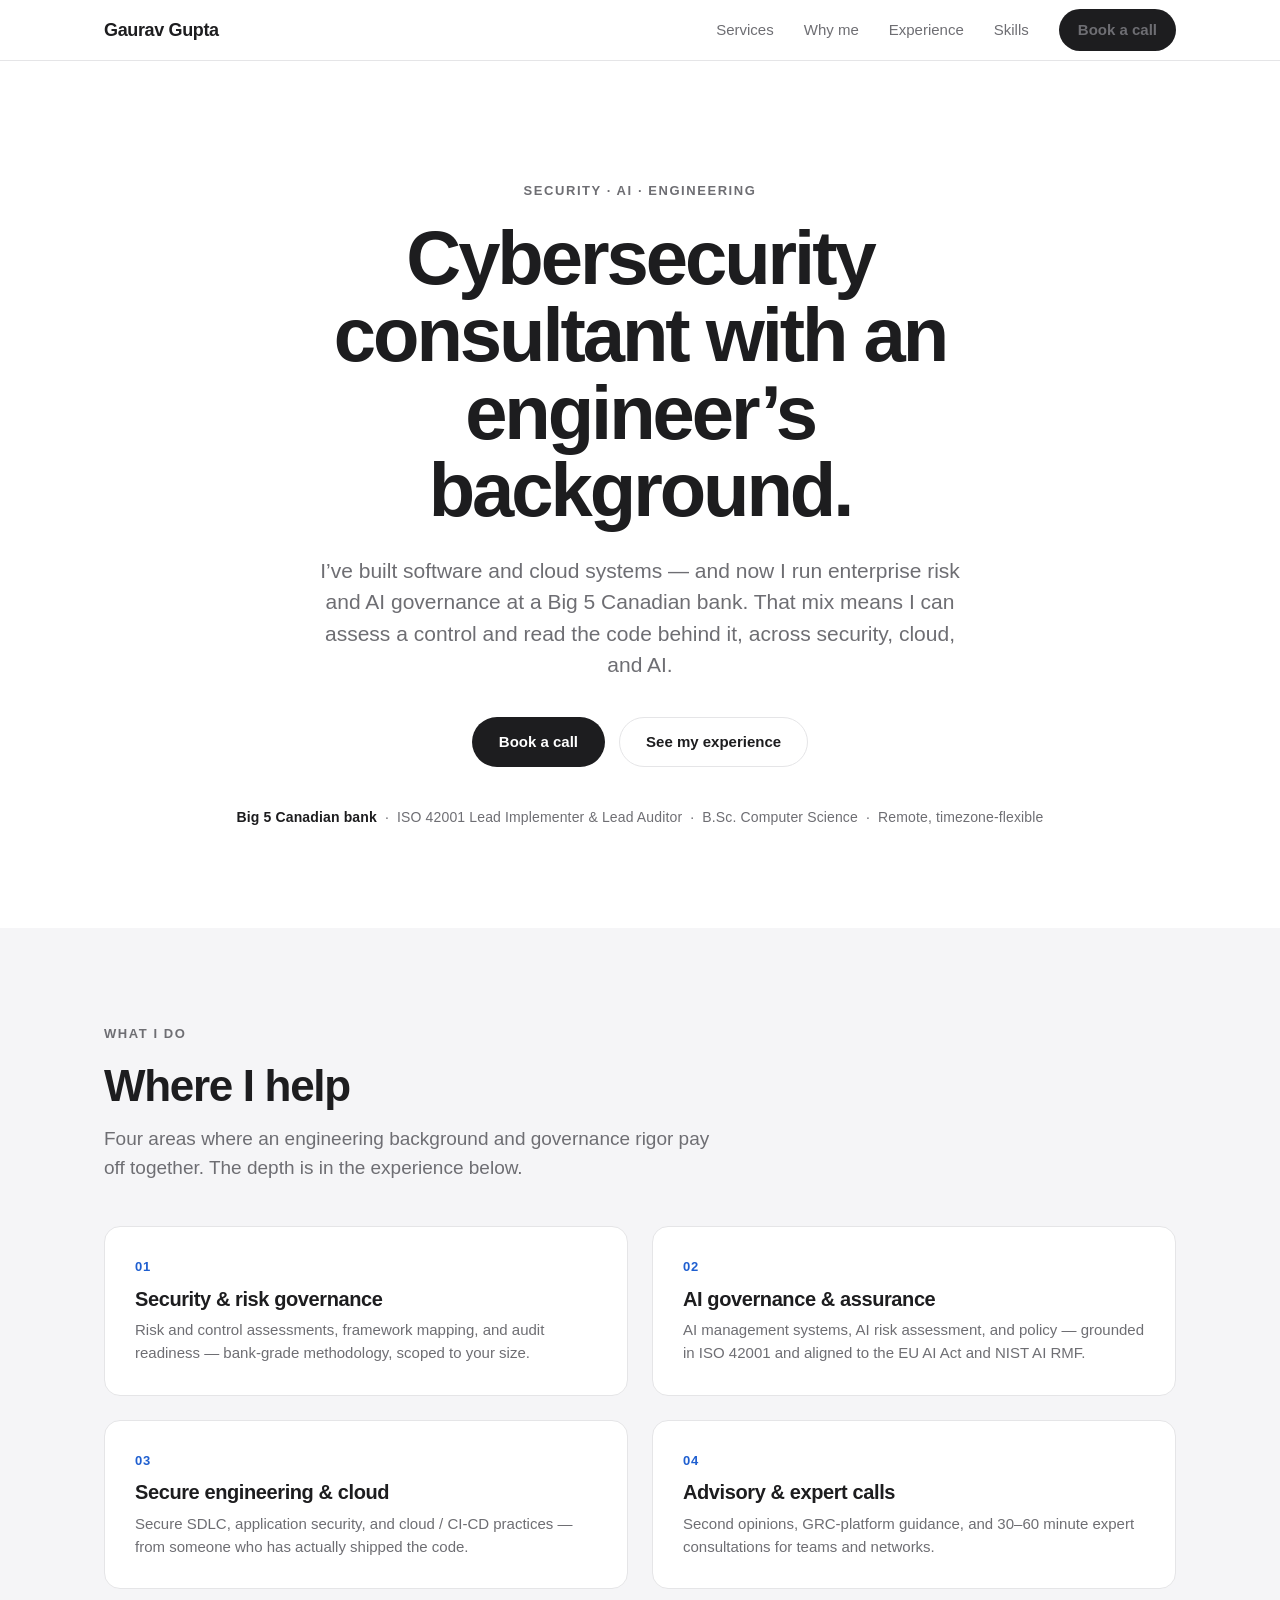
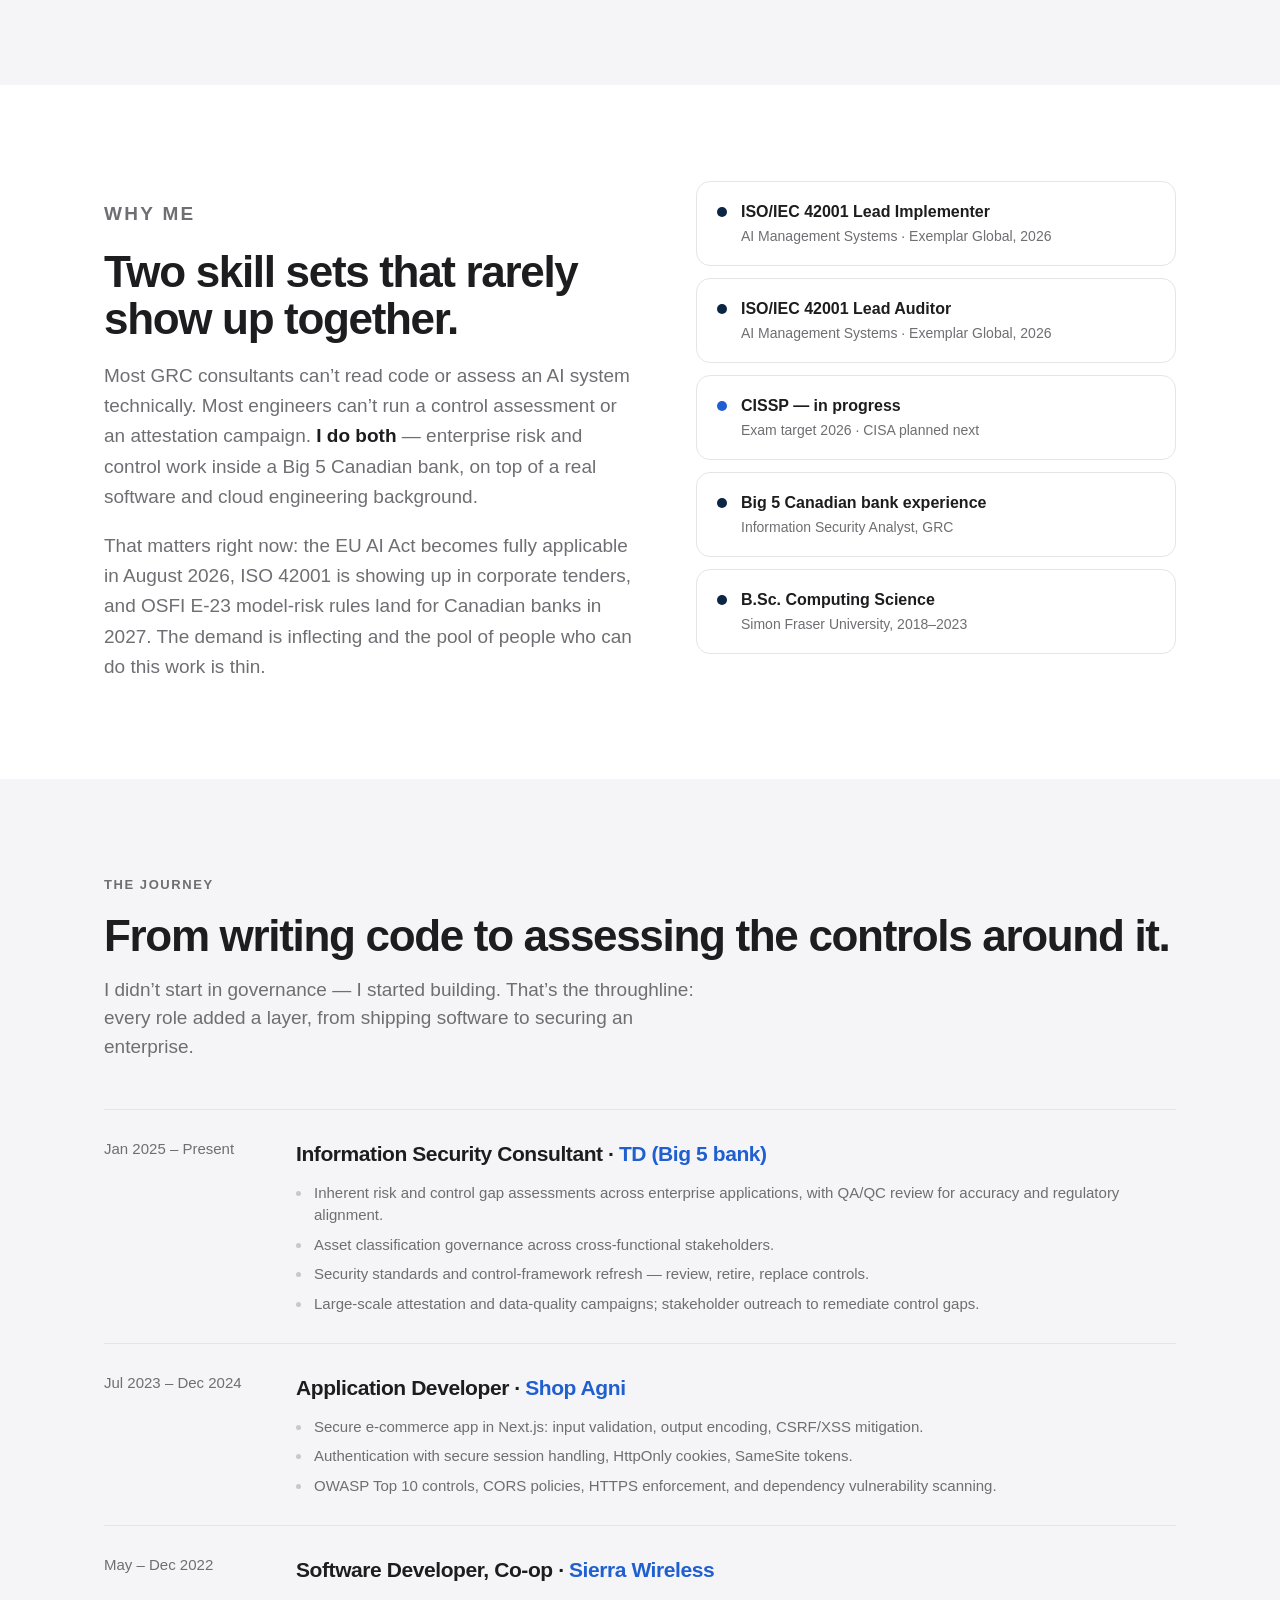
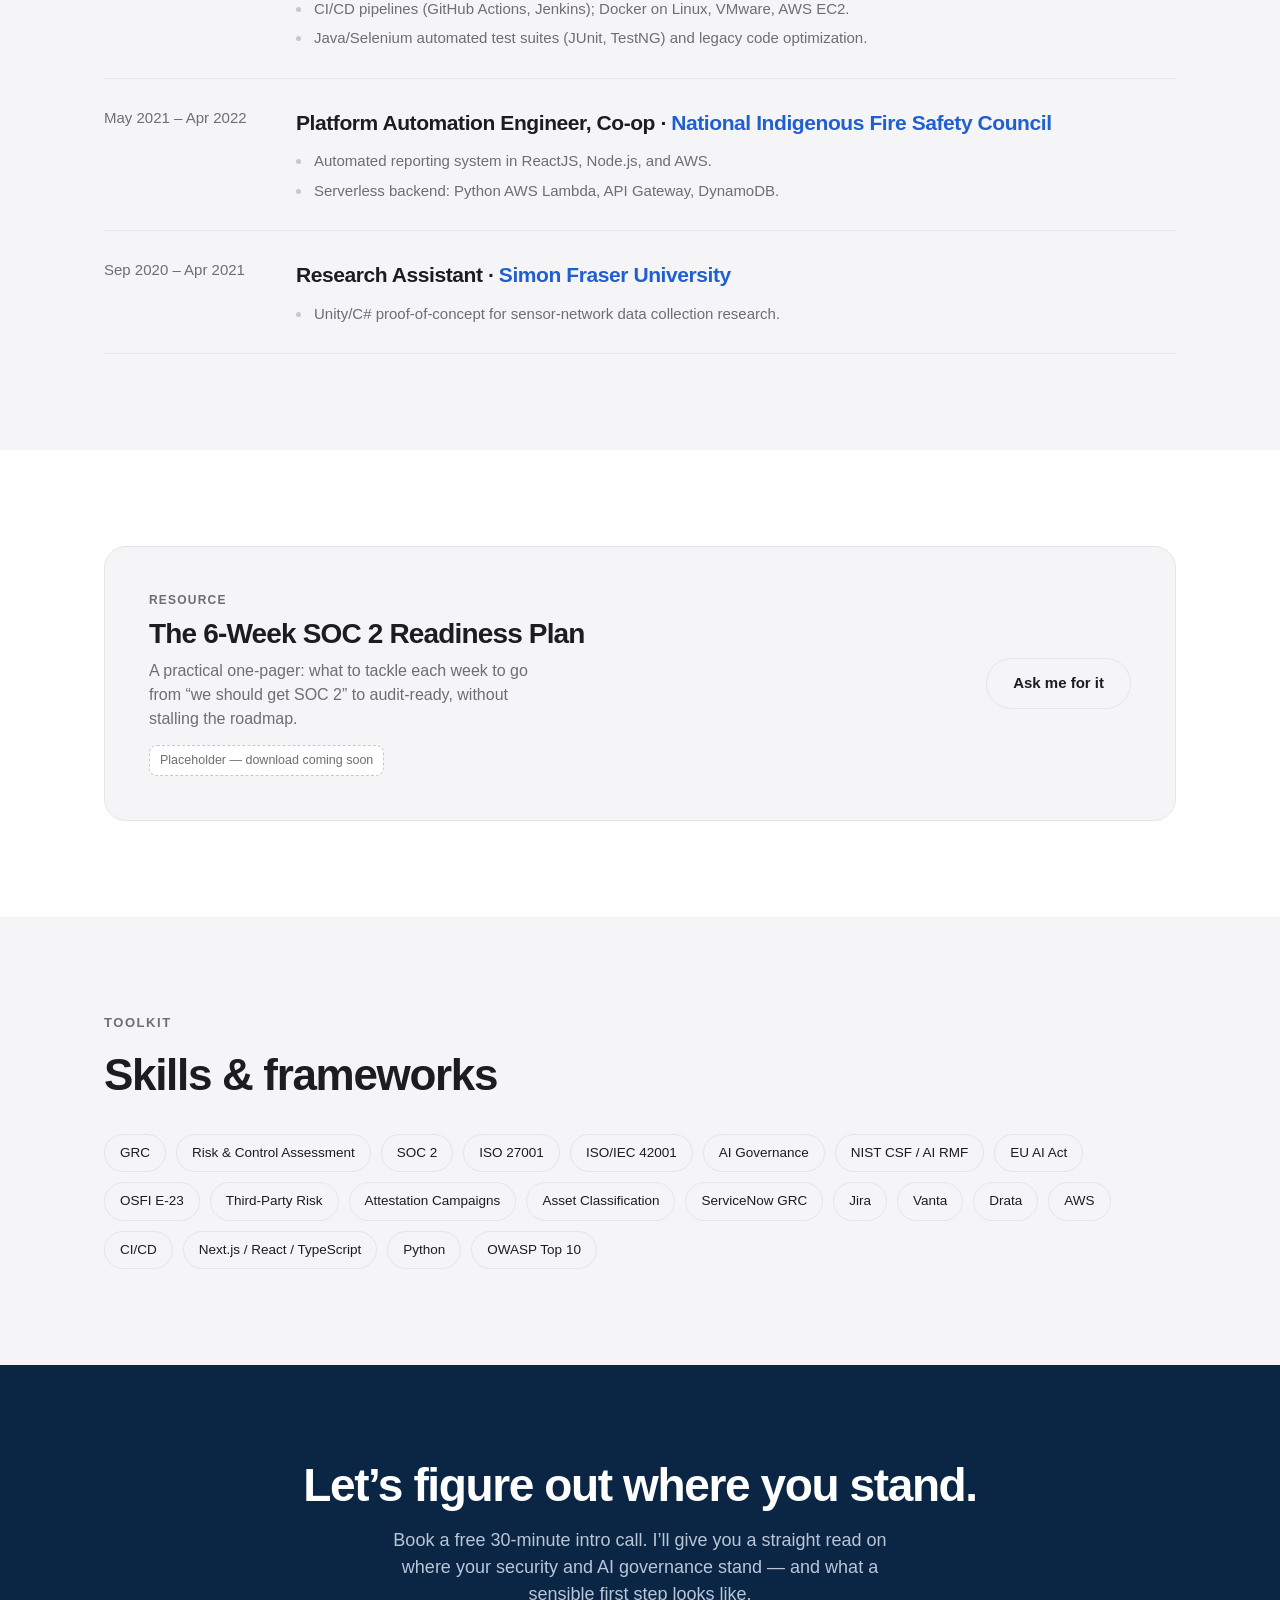
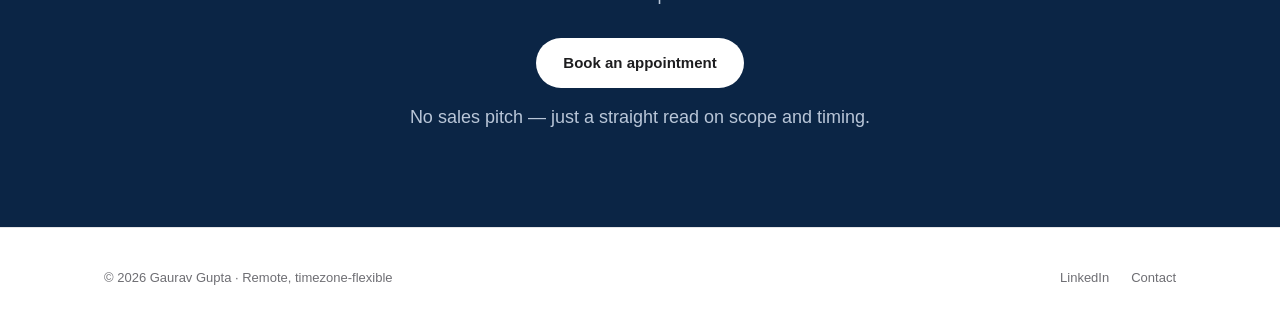
==== index.html @ 269cb1d6 "Consulting portfolio site: initial version Static site (HTML/CSS/JS, no build step) for Netlify. - H" ====
<!doctype html>
<html lang="en">
<head>
  <meta charset="utf-8" />
  <meta name="viewport" content="width=device-width, initial-scale=1" />
  <title>Gaurav Gupta — GRC & AI Governance Consultant</title>
  <meta name="description" content="GRC & AI governance consultant. SOC 2 and ISO 27001 readiness, ISO 42001 AI management systems, and bank-grade risk & control assessments for startups and small teams." />
  <link rel="canonical" href="https://REPLACE-WITH-YOUR-DOMAIN/" />

  <!-- Open Graph / social preview -->
  <meta property="og:type" content="website" />
  <meta property="og:title" content="Gaurav Gupta — GRC & AI Governance Consultant" />
  <meta property="og:description" content="SOC 2 & ISO 27001 readiness, ISO 42001 AI governance, and bank-grade risk & control assessments." />
  <meta property="og:url" content="https://REPLACE-WITH-YOUR-DOMAIN/" />
  <meta name="twitter:card" content="summary" />

  <link rel="icon" href="assets/favicon.svg" type="image/svg+xml" />
  <link rel="stylesheet" href="assets/css/styles.css" />
</head>
<body>

  <!-- ===================== NAV ===================== -->
  <header class="nav">
    <div class="container nav__inner">
      <a class="nav__brand" href="/">Gaurav Gupta</a>
      <button class="nav__toggle" aria-label="Menu" aria-expanded="false"><span></span><span></span><span></span></button>
      <nav class="nav__links" id="menu">
        <a href="#services">Services</a>
        <a href="#why">Why me</a>
        <a href="#experience">Experience</a>
        <a href="#skills">Skills</a>
        <a class="btn btn--primary btn--sm" href="contact.html">Book a call</a>
      </nav>
    </div>
  </header>

  <main>
    <!-- ===================== HERO ===================== -->
    <section class="hero">
      <div class="container">
        <p class="eyebrow">Security &middot; AI &middot; Engineering</p>
        <h1>Cybersecurity consultant with an engineer&rsquo;s background.</h1>
        <p class="hero__sub">
          I&rsquo;ve built software and cloud systems &mdash; and now I run enterprise risk and AI
          governance at a Big&nbsp;5 Canadian bank. That mix means I can assess a control and read
          the code behind it, across security, cloud, and AI.
        </p>
        <div class="hero__cta">
          <a class="btn btn--primary" href="contact.html">Book a call</a>
          <a class="btn btn--ghost" href="#experience">See my experience</a>
        </div>
        <p class="hero__trust">
          <strong>Big&nbsp;5 Canadian bank</strong> &nbsp;&middot;&nbsp;
          ISO&nbsp;42001 Lead Implementer &amp; Lead Auditor &nbsp;&middot;&nbsp;
          B.Sc. Computer Science &nbsp;&middot;&nbsp; Remote, timezone-flexible
        </p>
      </div>
    </section>

    <!-- ===================== SERVICES ===================== -->
    <!-- EDIT: add / remove / reword a service by copying one .card block. -->
    <section class="section section--alt" id="services">
      <div class="container">
        <p class="eyebrow">What I do</p>
        <h2 class="section-title">Where I help</h2>
        <p class="section-lead">Four areas where an engineering background and governance rigor pay off together. The depth is in the experience below.</p>

        <div class="grid grid--services" style="margin-top:44px">
          <article class="card">
            <div class="card__num">01</div>
            <h3 class="card__title">Security &amp; risk governance</h3>
            <p class="card__desc">Risk and control assessments, framework mapping, and audit readiness &mdash; bank-grade methodology, scoped to your size.</p>
          </article>
          <article class="card">
            <div class="card__num">02</div>
            <h3 class="card__title">AI governance &amp; assurance</h3>
            <p class="card__desc">AI management systems, AI risk assessment, and policy &mdash; grounded in ISO 42001 and aligned to the EU AI Act and NIST AI RMF.</p>
          </article>
          <article class="card">
            <div class="card__num">03</div>
            <h3 class="card__title">Secure engineering &amp; cloud</h3>
            <p class="card__desc">Secure SDLC, application security, and cloud / CI-CD practices &mdash; from someone who has actually shipped the code.</p>
          </article>
          <article class="card">
            <div class="card__num">04</div>
            <h3 class="card__title">Advisory &amp; expert calls</h3>
            <p class="card__desc">Second opinions, GRC-platform guidance, and 30&ndash;60 minute expert consultations for teams and networks.</p>
          </article>
        </div>
      </div>
    </section>

    <!-- ===================== WHY ME ===================== -->
    <section class="section" id="why">
      <div class="container why">
        <div class="why__text">
          <p class="eyebrow">Why me</p>
          <h2 class="section-title">Two skill sets that rarely show up together.</h2>
          <p>
            Most GRC consultants can&rsquo;t read code or assess an AI system technically.
            Most engineers can&rsquo;t run a control assessment or an attestation campaign.
            <strong>I do both</strong> &mdash; enterprise risk and control work inside a Big&nbsp;5
            Canadian bank, on top of a real software and cloud engineering background.
          </p>
          <p>
            That matters right now: the EU AI Act becomes fully applicable in August&nbsp;2026,
            ISO&nbsp;42001 is showing up in corporate tenders, and OSFI&nbsp;E-23 model-risk rules
            land for Canadian banks in 2027. The demand is inflecting and the pool of people who
            can do this work is thin.
          </p>
        </div>

        <!-- EDIT: credentials. Add cred--pending class for in-progress items. -->
        <div class="creds">
          <div class="cred">
            <span class="cred__dot"></span>
            <div>
              <div class="cred__k">ISO/IEC 42001 Lead Implementer</div>
              <div class="cred__v">AI Management Systems &middot; Exemplar Global, 2026</div>
            </div>
          </div>
          <div class="cred">
            <span class="cred__dot"></span>
            <div>
              <div class="cred__k">ISO/IEC 42001 Lead Auditor</div>
              <div class="cred__v">AI Management Systems &middot; Exemplar Global, 2026</div>
            </div>
          </div>
          <div class="cred cred--pending">
            <span class="cred__dot"></span>
            <div>
              <div class="cred__k">CISSP &mdash; in progress</div>
              <div class="cred__v">Exam target 2026 &middot; CISA planned next</div>
            </div>
          </div>
          <div class="cred">
            <span class="cred__dot"></span>
            <div>
              <div class="cred__k">Big 5 Canadian bank experience</div>
              <div class="cred__v">Information Security Analyst, GRC</div>
            </div>
          </div>
          <div class="cred">
            <span class="cred__dot"></span>
            <div>
              <div class="cred__k">B.Sc. Computing Science</div>
              <div class="cred__v">Simon Fraser University, 2018&ndash;2023</div>
            </div>
          </div>
        </div>
      </div>
    </section>

    <!-- ===================== EXPERIENCE / JOURNEY ===================== -->
    <!-- EDIT: each role is one .tl-item. Reorder or reword freely. -->
    <section class="section section--alt" id="experience">
      <div class="container">
        <p class="eyebrow">The journey</p>
        <h2 class="section-title">From writing code to assessing the controls around it.</h2>
        <p class="section-lead">I didn&rsquo;t start in governance &mdash; I started building. That&rsquo;s the throughline: every role added a layer, from shipping software to securing an enterprise.</p>

        <div class="timeline">
          <div class="tl-item">
            <div class="tl-when">Jan 2025 &ndash; Present</div>
            <div>
              <div class="tl-role">Information Security Consultant &middot; <span class="tl-org">TD (Big 5 bank)</span></div>
              <ul class="tl-points">
                <li>Inherent risk and control gap assessments across enterprise applications, with QA/QC review for accuracy and regulatory alignment.</li>
                <li>Asset classification governance across cross-functional stakeholders.</li>
                <li>Security standards and control-framework refresh &mdash; review, retire, replace controls.</li>
                <li>Large-scale attestation and data-quality campaigns; stakeholder outreach to remediate control gaps.</li>
              </ul>
            </div>
          </div>

          <div class="tl-item">
            <div class="tl-when">Jul 2023 &ndash; Dec 2024</div>
            <div>
              <div class="tl-role">Application Developer &middot; <span class="tl-org">Shop Agni</span></div>
              <ul class="tl-points">
                <li>Secure e-commerce app in Next.js: input validation, output encoding, CSRF/XSS mitigation.</li>
                <li>Authentication with secure session handling, HttpOnly cookies, SameSite tokens.</li>
                <li>OWASP Top 10 controls, CORS policies, HTTPS enforcement, and dependency vulnerability scanning.</li>
              </ul>
            </div>
          </div>

          <div class="tl-item">
            <div class="tl-when">May &ndash; Dec 2022</div>
            <div>
              <div class="tl-role">Software Developer, Co-op &middot; <span class="tl-org">Sierra Wireless</span></div>
              <ul class="tl-points">
                <li>CI/CD pipelines (GitHub Actions, Jenkins); Docker on Linux, VMware, AWS EC2.</li>
                <li>Java/Selenium automated test suites (JUnit, TestNG) and legacy code optimization.</li>
              </ul>
            </div>
          </div>

          <div class="tl-item">
            <div class="tl-when">May 2021 &ndash; Apr 2022</div>
            <div>
              <div class="tl-role">Platform Automation Engineer, Co-op &middot; <span class="tl-org">National Indigenous Fire Safety Council</span></div>
              <ul class="tl-points">
                <li>Automated reporting system in ReactJS, Node.js, and AWS.</li>
                <li>Serverless backend: Python AWS Lambda, API Gateway, DynamoDB.</li>
              </ul>
            </div>
          </div>

          <div class="tl-item">
            <div class="tl-when">Sep 2020 &ndash; Apr 2021</div>
            <div>
              <div class="tl-role">Research Assistant &middot; <span class="tl-org">Simon Fraser University</span></div>
              <ul class="tl-points">
                <li>Unity/C# proof-of-concept for sensor-network data collection research.</li>
              </ul>
            </div>
          </div>
        </div>
      </div>
    </section>

    <!-- ===================== FEATURED ARTIFACT ===================== -->
    <section class="section" id="resources">
      <div class="container">
        <div class="artifact">
          <div>
            <div class="artifact__tag">Resource</div>
            <h3>The 6-Week SOC 2 Readiness Plan</h3>
            <p>A practical one-pager: what to tackle each week to go from &ldquo;we should get SOC 2&rdquo; to audit-ready, without stalling the roadmap.</p>
            <!-- PLACEHOLDER: this one-pager does not exist yet. Replace the button
                 href with the real PDF once written, or remove this section. -->
            <span class="placeholder-note">Placeholder &mdash; download coming soon</span>
          </div>
          <a class="btn btn--ghost" href="contact.html">Ask me for it</a>
        </div>
      </div>
    </section>

    <!-- ===================== SKILLS (SEO) ===================== -->
    <section class="section section--alt" id="skills">
      <div class="container">
        <p class="eyebrow">Toolkit</p>
        <h2 class="section-title">Skills &amp; frameworks</h2>
        <div class="skills">
          <span class="chip">GRC</span>
          <span class="chip">Risk &amp; Control Assessment</span>
          <span class="chip">SOC 2</span>
          <span class="chip">ISO 27001</span>
          <span class="chip">ISO/IEC 42001</span>
          <span class="chip">AI Governance</span>
          <span class="chip">NIST CSF / AI RMF</span>
          <span class="chip">EU AI Act</span>
          <span class="chip">OSFI E-23</span>
          <span class="chip">Third-Party Risk</span>
          <span class="chip">Attestation Campaigns</span>
          <span class="chip">Asset Classification</span>
          <span class="chip">ServiceNow GRC</span>
          <span class="chip">Jira</span>
          <span class="chip">Vanta</span>
          <span class="chip">Drata</span>
          <span class="chip">AWS</span>
          <span class="chip">CI/CD</span>
          <span class="chip">Next.js / React / TypeScript</span>
          <span class="chip">Python</span>
          <span class="chip">OWASP Top 10</span>
        </div>
      </div>
    </section>

    <!-- ===================== CTA BAND ===================== -->
    <section class="section cta-band">
      <div class="container">
        <h2>Let&rsquo;s figure out where you stand.</h2>
        <p>Book a free 30-minute intro call. I&rsquo;ll give you a straight read on where your security and AI governance stand &mdash; and what a sensible first step looks like.</p>
        <a class="btn btn--light" href="contact.html">Book an appointment</a>
        <p class="cta-band__fine">No sales pitch &mdash; just a straight read on scope and timing.</p>
      </div>
    </section>
  </main>

  <!-- ===================== FOOTER ===================== -->
  <footer class="footer">
    <div class="container footer__inner">
      <div class="footer__meta">&copy; <span id="year">2026</span> Gaurav Gupta &middot; Remote, timezone-flexible</div>
      <div class="footer__links">
        <a href="https://www.linkedin.com/in/guptagaurav21" target="_blank" rel="noopener">LinkedIn</a>
        <a href="contact.html">Contact</a>
      </div>
    </div>
  </footer>

  <script src="assets/js/main.js" defer></script>
</body>
</html>
---- assets/css/styles.css ----
/* =========================================================================
   Gaurav Gupta — Consulting Portfolio
   Theme: Monochrome Minimal (Apple-style)
   No external fonts or scripts — system font stack keeps it fast + private.
   ========================================================================= */

:root {
  /* Palette */
  --bg:        #ffffff;
  --bg-alt:    #f5f5f7;   /* Apple light gray */
  --ink:       #1d1d1f;   /* near-black text */
  --ink-soft:  #6e6e73;   /* secondary text */
  --line:      #e5e5e7;   /* hairline borders */
  --navy:      #0b2545;   /* dark accent / CTA band */
  --navy-2:    #16365f;   /* navy hover */
  --accent:    #1f5fd0;   /* restrained blue link accent */
  --accent-2:  #1a4fb0;

  /* Type scale */
  --font: -apple-system, BlinkMacSystemFont, "Segoe UI", Roboto, Helvetica,
          Arial, "Apple Color Emoji", "Segoe UI Emoji", sans-serif;

  /* Layout */
  --maxw: 1120px;
  --gap: 24px;
  --radius: 16px;
  --radius-lg: 22px;
}

/* ---------- Reset-ish ---------- */
* { box-sizing: border-box; }
html { scroll-behavior: smooth; -webkit-text-size-adjust: 100%; }
body {
  margin: 0;
  font-family: var(--font);
  color: var(--ink);
  background: var(--bg);
  line-height: 1.5;
  -webkit-font-smoothing: antialiased;
  text-rendering: optimizeLegibility;
}
img { max-width: 100%; display: block; }
a { color: inherit; text-decoration: none; }
h1, h2, h3, h4 { margin: 0; font-weight: 600; letter-spacing: -0.02em; line-height: 1.08; }
p { margin: 0; }
ul { margin: 0; padding: 0; list-style: none; }

/* ---------- Layout helpers ---------- */
.container { max-width: var(--maxw); margin: 0 auto; padding: 0 24px; }
.section { padding: 96px 0; }
.section--alt { background: var(--bg-alt); }
.eyebrow {
  font-size: 13px; font-weight: 600; letter-spacing: 0.12em;
  text-transform: uppercase; color: var(--ink-soft); margin-bottom: 18px;
}
.section-title { font-size: clamp(30px, 4vw, 44px); letter-spacing: -0.03em; }
.section-lead { margin-top: 16px; max-width: 620px; font-size: 19px; color: var(--ink-soft); }

/* ---------- Buttons ---------- */
.btn {
  display: inline-flex; align-items: center; gap: 8px;
  padding: 13px 26px; border-radius: 980px;
  font-size: 15px; font-weight: 600; cursor: pointer;
  border: 1px solid transparent; transition: all .2s ease; white-space: nowrap;
}
.btn--primary { background: var(--ink); color: #fff; }
.btn--primary:hover { background: #000; transform: translateY(-1px); }
.btn--ghost { background: transparent; color: var(--ink); border-color: var(--line); }
.btn--ghost:hover { border-color: var(--ink); }
.btn--light { background: #fff; color: var(--ink); }
.btn--light:hover { transform: translateY(-1px); }
.btn--sm { padding: 9px 18px; font-size: 14px; }

/* ---------- Nav ---------- */
.nav {
  position: sticky; top: 0; z-index: 50;
  background: rgba(255,255,255,.8);
  backdrop-filter: saturate(180%) blur(20px);
  -webkit-backdrop-filter: saturate(180%) blur(20px);
  border-bottom: 1px solid var(--line);
}
.nav__inner { display: flex; align-items: center; justify-content: space-between; height: 60px; }
.nav__brand { font-weight: 700; letter-spacing: -0.02em; font-size: 18px; }
.nav__links { display: flex; align-items: center; gap: 30px; }
.nav__links a { font-size: 15px; color: var(--ink-soft); transition: color .15s; }
.nav__links a:hover { color: var(--ink); }
.nav__toggle { display: none; background: none; border: 0; cursor: pointer; padding: 8px; }
.nav__toggle span { display: block; width: 22px; height: 2px; background: var(--ink); margin: 4px 0; transition: .2s; }

/* ---------- Hero ---------- */
.hero { padding: 120px 0 100px; text-align: center; }
.hero h1 {
  font-size: clamp(40px, 6.5vw, 76px);
  letter-spacing: -0.04em; line-height: 1.02;
  max-width: 15ch; margin: 0 auto;
}
.hero__sub {
  margin: 26px auto 0; max-width: 640px;
  font-size: clamp(18px, 2.2vw, 21px); color: var(--ink-soft); line-height: 1.5;
}
.hero__cta { margin-top: 36px; display: flex; gap: 14px; justify-content: center; flex-wrap: wrap; }
.hero__trust { margin-top: 40px; font-size: 14px; color: var(--ink-soft); letter-spacing: .01em; }
.hero__trust strong { color: var(--ink); font-weight: 600; }

/* ---------- Services grid ---------- */
.grid { display: grid; gap: var(--gap); }
.grid--services { grid-template-columns: repeat(2, 1fr); }
.card {
  background: var(--bg); border: 1px solid var(--line); border-radius: var(--radius);
  padding: 30px; transition: transform .2s ease, box-shadow .2s ease;
}
.section--alt .card { background: #fff; }
.card:hover { transform: translateY(-3px); box-shadow: 0 12px 30px rgba(0,0,0,.06); }
.card__num { font-size: 13px; font-weight: 600; color: var(--accent); letter-spacing: .06em; }
.card__title { font-size: 20px; margin: 12px 0 8px; }
.card__desc { font-size: 15px; color: var(--ink-soft); line-height: 1.55; }

/* ---------- Why me / differentiator ---------- */
.why { display: grid; grid-template-columns: 1.1fr 1fr; gap: 64px; align-items: start; }
.why__text p { font-size: 19px; color: var(--ink-soft); line-height: 1.6; margin-top: 18px; }
.why__text strong { color: var(--ink); font-weight: 600; }
.creds { display: flex; flex-direction: column; gap: 12px; }
.cred {
  display: flex; gap: 14px; align-items: flex-start;
  padding: 18px 20px; border: 1px solid var(--line); border-radius: 14px; background: #fff;
}
.cred__dot { flex: 0 0 auto; width: 10px; height: 10px; border-radius: 50%; background: var(--navy); margin-top: 7px; }
.cred__k { font-weight: 600; font-size: 16px; }
.cred__v { font-size: 14px; color: var(--ink-soft); margin-top: 2px; }
.cred--pending .cred__dot { background: var(--accent); }

/* ---------- Timeline ---------- */
.timeline { position: relative; margin-top: 48px; }
.tl-item {
  display: grid; grid-template-columns: 160px 1fr; gap: 32px;
  padding: 28px 0; border-top: 1px solid var(--line);
}
.tl-item:last-child { border-bottom: 1px solid var(--line); }
.tl-when { font-size: 15px; color: var(--ink-soft); font-weight: 500; }
.tl-role { font-size: 21px; font-weight: 600; letter-spacing: -0.02em; }
.tl-org { color: var(--accent); }
.tl-points { margin-top: 12px; display: flex; flex-direction: column; gap: 7px; }
.tl-points li { font-size: 15px; color: var(--ink-soft); line-height: 1.5; padding-left: 18px; position: relative; }
.tl-points li::before { content: ""; position: absolute; left: 0; top: 9px; width: 5px; height: 5px; border-radius: 50%; background: #c7c7cc; }

/* ---------- Featured artifact ---------- */
.artifact {
  display: grid; grid-template-columns: 1fr auto; gap: 40px; align-items: center;
  padding: 44px; border-radius: var(--radius-lg); background: var(--bg-alt);
  border: 1px solid var(--line);
}
.artifact__tag { font-size: 12px; font-weight: 600; letter-spacing: .1em; text-transform: uppercase; color: var(--ink-soft); }
.artifact h3 { font-size: 28px; margin: 10px 0 10px; letter-spacing: -0.03em; }
.artifact p { font-size: 16px; color: var(--ink-soft); max-width: 46ch; }
.placeholder-note {
  display: inline-block; margin-top: 14px; font-size: 12.5px; color: var(--ink-soft);
  background: #fff; border: 1px dashed #c7c7cc; border-radius: 8px; padding: 5px 10px;
}

/* ---------- Skills marquee/grid ---------- */
.skills { display: flex; flex-wrap: wrap; gap: 10px; margin-top: 36px; }
.chip {
  font-size: 13.5px; color: var(--ink); background: var(--bg-alt);
  border: 1px solid var(--line); border-radius: 980px; padding: 8px 15px;
}

/* ---------- CTA band ---------- */
.cta-band { background: var(--navy); color: #fff; text-align: center; }
.cta-band h2 { font-size: clamp(30px, 4.5vw, 46px); letter-spacing: -0.03em; }
.cta-band p { margin: 16px auto 0; max-width: 520px; color: #b9c6d8; font-size: 18px; }
.cta-band .btn--light { margin-top: 30px; }
.cta-band__fine { margin-top: 18px; font-size: 13px; color: #8ba0bd; }

/* ---------- Footer ---------- */
.footer { padding: 40px 0; border-top: 1px solid var(--line); }
.footer__inner { display: flex; justify-content: space-between; align-items: center; gap: 20px; flex-wrap: wrap; }
.footer__meta { font-size: 13px; color: var(--ink-soft); }
.footer__links { display: flex; gap: 22px; }
.footer__links a { font-size: 13px; color: var(--ink-soft); }
.footer__links a:hover { color: var(--ink); }

/* ---------- Contact page ---------- */
.contact-wrap { display: grid; grid-template-columns: 1fr 1fr; gap: 64px; align-items: start; }
.contact-intro h1 { font-size: clamp(34px, 5vw, 52px); letter-spacing: -0.04em; }
.contact-intro p { margin-top: 20px; font-size: 18px; color: var(--ink-soft); line-height: 1.6; }
.contact-methods { margin-top: 32px; display: flex; flex-direction: column; gap: 14px; }
.contact-method { display: flex; gap: 12px; align-items: center; font-size: 16px; }
.contact-method .k { color: var(--ink-soft); min-width: 90px; }
.contact-method a { color: var(--accent); font-weight: 500; }

.book-card {
  margin-top: 28px; padding: 24px; border: 1px solid var(--line);
  border-radius: var(--radius); background: var(--bg-alt);
}
.book-card h3 { font-size: 19px; }
.book-card p { font-size: 15px; color: var(--ink-soft); margin-top: 6px; }

form.contact-form { display: flex; flex-direction: column; gap: 18px; }
.field { display: flex; flex-direction: column; gap: 7px; }
.field label { font-size: 14px; font-weight: 600; }
.field input, .field select, .field textarea {
  font-family: inherit; font-size: 15px; color: var(--ink);
  padding: 13px 14px; border: 1px solid var(--line); border-radius: 12px;
  background: #fff; transition: border-color .15s, box-shadow .15s;
}
.field input:focus, .field select:focus, .field textarea:focus {
  outline: none; border-color: var(--accent); box-shadow: 0 0 0 3px rgba(31,95,208,.12);
}
.field textarea { resize: vertical; min-height: 130px; }
.field--hp { position: absolute; left: -9999px; }
.form-fine { font-size: 12.5px; color: var(--ink-soft); }

/* thanks page */
.thanks { text-align: center; padding: 140px 0; }
.thanks h1 { font-size: clamp(34px, 5vw, 52px); letter-spacing: -0.03em; }
.thanks p { margin: 18px auto 0; max-width: 480px; font-size: 18px; color: var(--ink-soft); }

/* ---------- Responsive ---------- */
@media (max-width: 900px) {
  .grid--services { grid-template-columns: repeat(2, 1fr); }
  .why { grid-template-columns: 1fr; gap: 40px; }
  .contact-wrap { grid-template-columns: 1fr; gap: 40px; }
  .artifact { grid-template-columns: 1fr; gap: 24px; }
}
@media (max-width: 640px) {
  .section { padding: 68px 0; }
  .hero { padding: 80px 0 64px; }
  .grid--services { grid-template-columns: 1fr; }
  .nav__links { display: none; }
  .nav__links.open {
    display: flex; position: absolute; top: 60px; left: 0; right: 0;
    flex-direction: column; align-items: flex-start; gap: 4px;
    background: #fff; border-bottom: 1px solid var(--line); padding: 12px 24px 20px;
  }
  .nav__links.open a { padding: 8px 0; width: 100%; }
  .nav__toggle { display: block; }
  .tl-item { grid-template-columns: 1fr; gap: 8px; }
  .footer__inner { flex-direction: column; align-items: flex-start; }
}

/* reduced motion */
@media (prefers-reduced-motion: reduce) {
  * { scroll-behavior: auto !important; transition: none !important; }
}
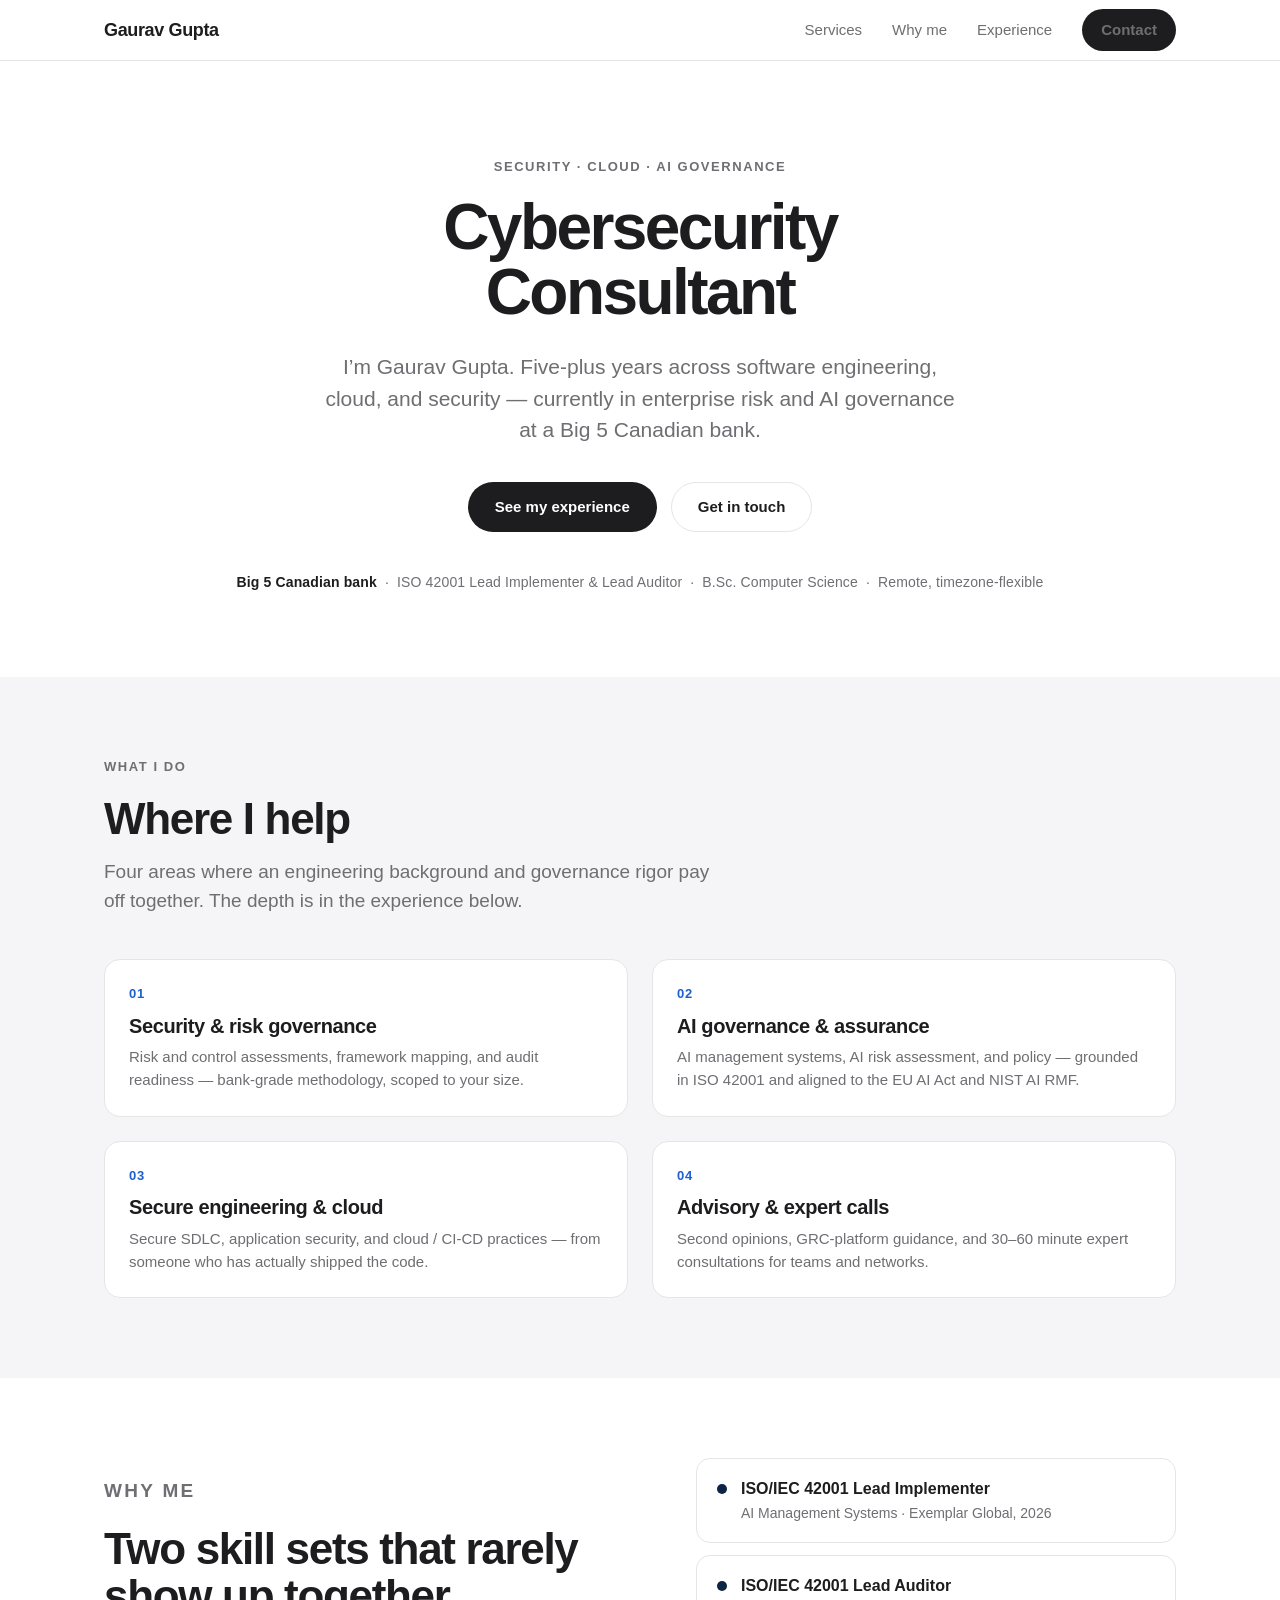
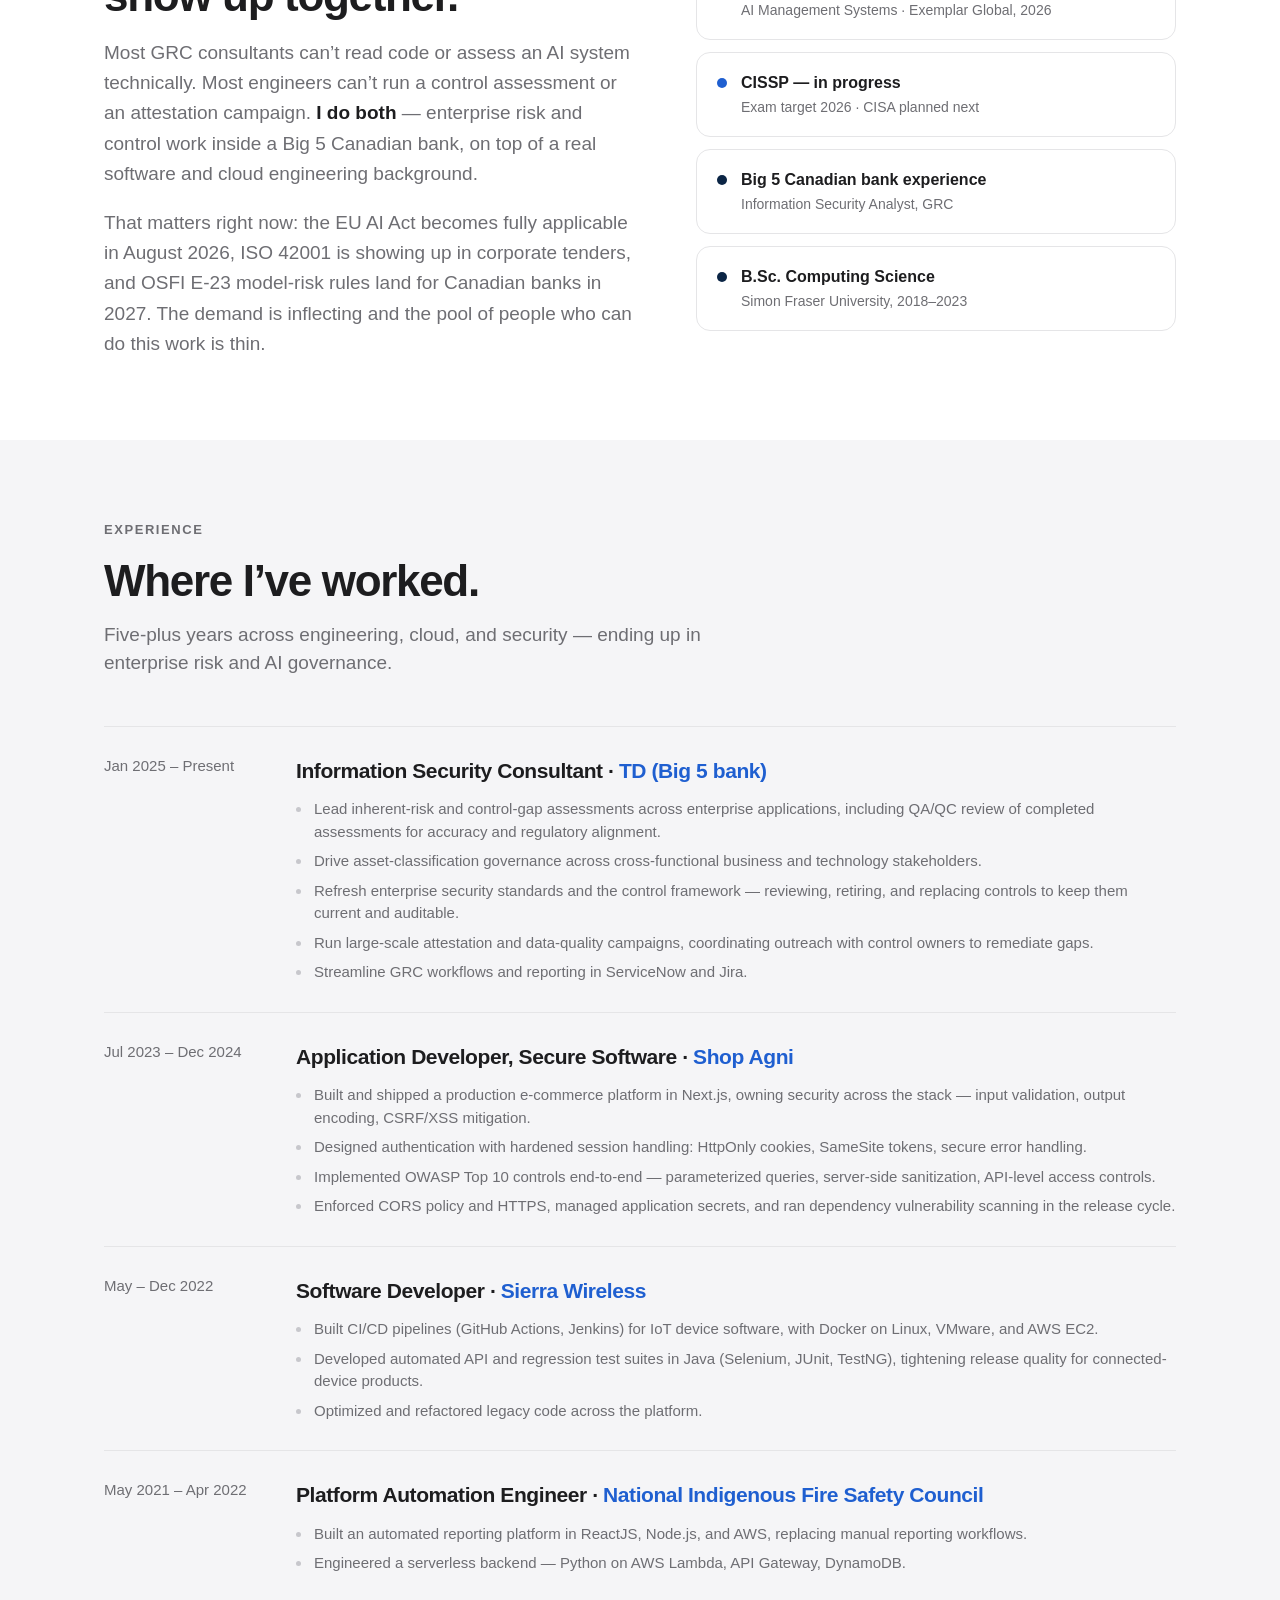
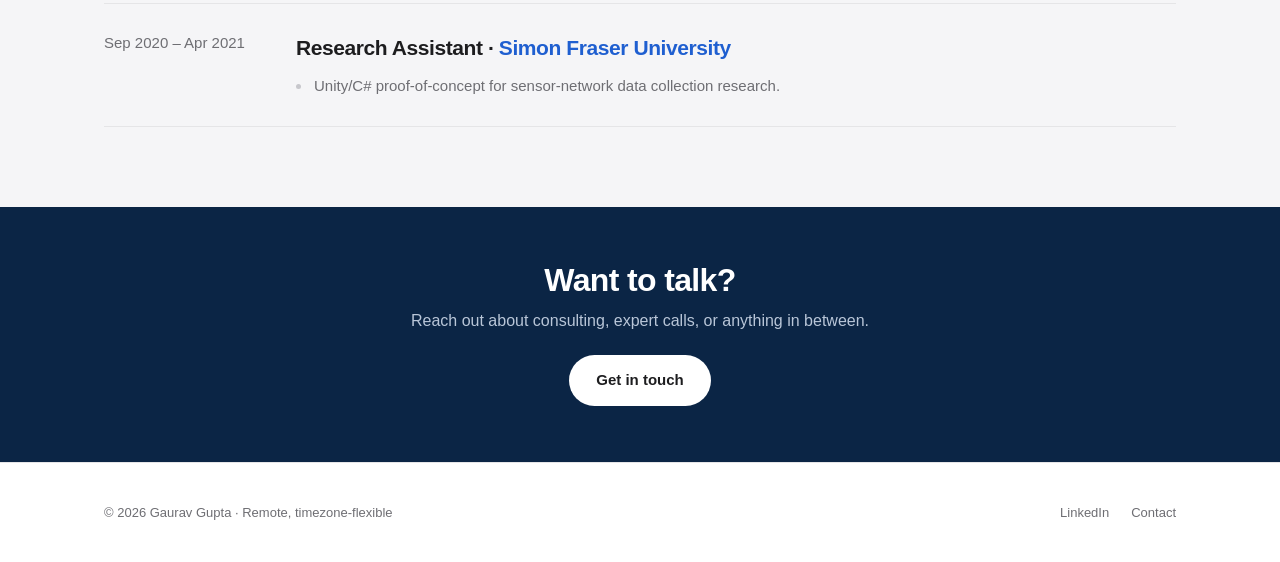
==== commit a75984a9: "Simplify content: plain hero, expanded experience, remove resource/skills sections - Hero: plain 'Cy" ====
--- a/index.html
+++ b/index.html
@@ -28,8 +28,7 @@
         <a href="#services">Services</a>
         <a href="#why">Why me</a>
         <a href="#experience">Experience</a>
-        <a href="#skills">Skills</a>
-        <a class="btn btn--primary btn--sm" href="contact.html">Book a call</a>
+        <a class="btn btn--primary btn--sm" href="contact.html">Contact</a>
       </nav>
     </div>
   </header>
@@ -38,16 +37,15 @@
     <!-- ===================== HERO ===================== -->
     <section class="hero">
       <div class="container">
-        <p class="eyebrow">Security &middot; AI &middot; Engineering</p>
-        <h1>Cybersecurity consultant with an engineer&rsquo;s background.</h1>
+        <p class="eyebrow">Security &middot; Cloud &middot; AI Governance</p>
+        <h1>Cybersecurity Consultant</h1>
         <p class="hero__sub">
-          I&rsquo;ve built software and cloud systems &mdash; and now I run enterprise risk and AI
-          governance at a Big&nbsp;5 Canadian bank. That mix means I can assess a control and read
-          the code behind it, across security, cloud, and AI.
+          I&rsquo;m Gaurav Gupta. Five-plus years across software engineering, cloud, and security &mdash;
+          currently in enterprise risk and AI governance at a Big&nbsp;5 Canadian bank.
         </p>
         <div class="hero__cta">
-          <a class="btn btn--primary" href="contact.html">Book a call</a>
-          <a class="btn btn--ghost" href="#experience">See my experience</a>
+          <a class="btn btn--primary" href="#experience">See my experience</a>
+          <a class="btn btn--ghost" href="contact.html">Get in touch</a>
         </div>
         <p class="hero__trust">
           <strong>Big&nbsp;5 Canadian bank</strong> &nbsp;&middot;&nbsp;
@@ -155,9 +153,9 @@
     <!-- EDIT: each role is one .tl-item. Reorder or reword freely. -->
     <section class="section section--alt" id="experience">
       <div class="container">
-        <p class="eyebrow">The journey</p>
-        <h2 class="section-title">From writing code to assessing the controls around it.</h2>
-        <p class="section-lead">I didn&rsquo;t start in governance &mdash; I started building. That&rsquo;s the throughline: every role added a layer, from shipping software to securing an enterprise.</p>
+        <p class="eyebrow">Experience</p>
+        <h2 class="section-title">Where I&rsquo;ve worked.</h2>
+        <p class="section-lead">Five-plus years across engineering, cloud, and security &mdash; ending up in enterprise risk and AI governance.</p>
 
         <div class="timeline">
           <div class="tl-item">
@@ -165,10 +163,11 @@
             <div>
               <div class="tl-role">Information Security Consultant &middot; <span class="tl-org">TD (Big 5 bank)</span></div>
               <ul class="tl-points">
-                <li>Inherent risk and control gap assessments across enterprise applications, with QA/QC review for accuracy and regulatory alignment.</li>
-                <li>Asset classification governance across cross-functional stakeholders.</li>
-                <li>Security standards and control-framework refresh &mdash; review, retire, replace controls.</li>
-                <li>Large-scale attestation and data-quality campaigns; stakeholder outreach to remediate control gaps.</li>
+                <li>Lead inherent-risk and control-gap assessments across enterprise applications, including QA/QC review of completed assessments for accuracy and regulatory alignment.</li>
+                <li>Drive asset-classification governance across cross-functional business and technology stakeholders.</li>
+                <li>Refresh enterprise security standards and the control framework &mdash; reviewing, retiring, and replacing controls to keep them current and auditable.</li>
+                <li>Run large-scale attestation and data-quality campaigns, coordinating outreach with control owners to remediate gaps.</li>
+                <li>Streamline GRC workflows and reporting in ServiceNow and Jira.</li>
               </ul>
             </div>
           </div>
@@ -176,11 +175,12 @@
           <div class="tl-item">
             <div class="tl-when">Jul 2023 &ndash; Dec 2024</div>
             <div>
-              <div class="tl-role">Application Developer &middot; <span class="tl-org">Shop Agni</span></div>
-              <ul class="tl-points">
-                <li>Secure e-commerce app in Next.js: input validation, output encoding, CSRF/XSS mitigation.</li>
-                <li>Authentication with secure session handling, HttpOnly cookies, SameSite tokens.</li>
-                <li>OWASP Top 10 controls, CORS policies, HTTPS enforcement, and dependency vulnerability scanning.</li>
+              <div class="tl-role">Application Developer, Secure Software &middot; <span class="tl-org">Shop Agni</span></div>
+              <ul class="tl-points">
+                <li>Built and shipped a production e-commerce platform in Next.js, owning security across the stack &mdash; input validation, output encoding, CSRF/XSS mitigation.</li>
+                <li>Designed authentication with hardened session handling: HttpOnly cookies, SameSite tokens, secure error handling.</li>
+                <li>Implemented OWASP Top 10 controls end-to-end &mdash; parameterized queries, server-side sanitization, API-level access controls.</li>
+                <li>Enforced CORS policy and HTTPS, managed application secrets, and ran dependency vulnerability scanning in the release cycle.</li>
               </ul>
             </div>
           </div>
@@ -188,10 +188,11 @@
           <div class="tl-item">
             <div class="tl-when">May &ndash; Dec 2022</div>
             <div>
-              <div class="tl-role">Software Developer, Co-op &middot; <span class="tl-org">Sierra Wireless</span></div>
-              <ul class="tl-points">
-                <li>CI/CD pipelines (GitHub Actions, Jenkins); Docker on Linux, VMware, AWS EC2.</li>
-                <li>Java/Selenium automated test suites (JUnit, TestNG) and legacy code optimization.</li>
+              <div class="tl-role">Software Developer &middot; <span class="tl-org">Sierra Wireless</span></div>
+              <ul class="tl-points">
+                <li>Built CI/CD pipelines (GitHub Actions, Jenkins) for IoT device software, with Docker on Linux, VMware, and AWS EC2.</li>
+                <li>Developed automated API and regression test suites in Java (Selenium, JUnit, TestNG), tightening release quality for connected-device products.</li>
+                <li>Optimized and refactored legacy code across the platform.</li>
               </ul>
             </div>
           </div>
@@ -199,10 +200,10 @@
           <div class="tl-item">
             <div class="tl-when">May 2021 &ndash; Apr 2022</div>
             <div>
-              <div class="tl-role">Platform Automation Engineer, Co-op &middot; <span class="tl-org">National Indigenous Fire Safety Council</span></div>
-              <ul class="tl-points">
-                <li>Automated reporting system in ReactJS, Node.js, and AWS.</li>
-                <li>Serverless backend: Python AWS Lambda, API Gateway, DynamoDB.</li>
+              <div class="tl-role">Platform Automation Engineer &middot; <span class="tl-org">National Indigenous Fire Safety Council</span></div>
+              <ul class="tl-points">
+                <li>Built an automated reporting platform in ReactJS, Node.js, and AWS, replacing manual reporting workflows.</li>
+                <li>Engineered a serverless backend &mdash; Python on AWS Lambda, API Gateway, DynamoDB.</li>
               </ul>
             </div>
           </div>
@@ -216,54 +217,6 @@
               </ul>
             </div>
           </div>
-        </div>
-      </div>
-    </section>
-
-    <!-- ===================== FEATURED ARTIFACT ===================== -->
-    <section class="section" id="resources">
-      <div class="container">
-        <div class="artifact">
-          <div>
-            <div class="artifact__tag">Resource</div>
-            <h3>The 6-Week SOC 2 Readiness Plan</h3>
-            <p>A practical one-pager: what to tackle each week to go from &ldquo;we should get SOC 2&rdquo; to audit-ready, without stalling the roadmap.</p>
-            <!-- PLACEHOLDER: this one-pager does not exist yet. Replace the button
-                 href with the real PDF once written, or remove this section. -->
-            <span class="placeholder-note">Placeholder &mdash; download coming soon</span>
-          </div>
-          <a class="btn btn--ghost" href="contact.html">Ask me for it</a>
-        </div>
-      </div>
-    </section>
-
-    <!-- ===================== SKILLS (SEO) ===================== -->
-    <section class="section section--alt" id="skills">
-      <div class="container">
-        <p class="eyebrow">Toolkit</p>
-        <h2 class="section-title">Skills &amp; frameworks</h2>
-        <div class="skills">
-          <span class="chip">GRC</span>
-          <span class="chip">Risk &amp; Control Assessment</span>
-          <span class="chip">SOC 2</span>
-          <span class="chip">ISO 27001</span>
-          <span class="chip">ISO/IEC 42001</span>
-          <span class="chip">AI Governance</span>
-          <span class="chip">NIST CSF / AI RMF</span>
-          <span class="chip">EU AI Act</span>
-          <span class="chip">OSFI E-23</span>
-          <span class="chip">Third-Party Risk</span>
-          <span class="chip">Attestation Campaigns</span>
-          <span class="chip">Asset Classification</span>
-          <span class="chip">ServiceNow GRC</span>
-          <span class="chip">Jira</span>
-          <span class="chip">Vanta</span>
-          <span class="chip">Drata</span>
-          <span class="chip">AWS</span>
-          <span class="chip">CI/CD</span>
-          <span class="chip">Next.js / React / TypeScript</span>
-          <span class="chip">Python</span>
-          <span class="chip">OWASP Top 10</span>
         </div>
       </div>
     </section>
@@ -271,10 +224,9 @@
     <!-- ===================== CTA BAND ===================== -->
     <section class="section cta-band">
       <div class="container">
-        <h2>Let&rsquo;s figure out where you stand.</h2>
-        <p>Book a free 30-minute intro call. I&rsquo;ll give you a straight read on where your security and AI governance stand &mdash; and what a sensible first step looks like.</p>
-        <a class="btn btn--light" href="contact.html">Book an appointment</a>
-        <p class="cta-band__fine">No sales pitch &mdash; just a straight read on scope and timing.</p>
+        <h2>Want to talk?</h2>
+        <p>Reach out about consulting, expert calls, or anything in between.</p>
+        <a class="btn btn--light" href="contact.html">Get in touch</a>
       </div>
     </section>
   </main>
--- a/assets/css/styles.css
+++ b/assets/css/styles.css
@@ -47,7 +47,7 @@
 
 /* ---------- Layout helpers ---------- */
 .container { max-width: var(--maxw); margin: 0 auto; padding: 0 24px; }
-.section { padding: 96px 0; }
+.section { padding: 80px 0; }
 .section--alt { background: var(--bg-alt); }
 .eyebrow {
   font-size: 13px; font-weight: 600; letter-spacing: 0.12em;
@@ -88,9 +88,9 @@
 .nav__toggle span { display: block; width: 22px; height: 2px; background: var(--ink); margin: 4px 0; transition: .2s; }
 
 /* ---------- Hero ---------- */
-.hero { padding: 120px 0 100px; text-align: center; }
+.hero { padding: 96px 0 84px; text-align: center; }
 .hero h1 {
-  font-size: clamp(40px, 6.5vw, 76px);
+  font-size: clamp(38px, 5.5vw, 64px);
   letter-spacing: -0.04em; line-height: 1.02;
   max-width: 15ch; margin: 0 auto;
 }
@@ -107,7 +107,7 @@
 .grid--services { grid-template-columns: repeat(2, 1fr); }
 .card {
   background: var(--bg); border: 1px solid var(--line); border-radius: var(--radius);
-  padding: 30px; transition: transform .2s ease, box-shadow .2s ease;
+  padding: 24px; transition: transform .2s ease, box-shadow .2s ease;
 }
 .section--alt .card { background: #fff; }
 .card:hover { transform: translateY(-3px); box-shadow: 0 12px 30px rgba(0,0,0,.06); }
@@ -165,10 +165,10 @@
 }
 
 /* ---------- CTA band ---------- */
-.cta-band { background: var(--navy); color: #fff; text-align: center; }
-.cta-band h2 { font-size: clamp(30px, 4.5vw, 46px); letter-spacing: -0.03em; }
-.cta-band p { margin: 16px auto 0; max-width: 520px; color: #b9c6d8; font-size: 18px; }
-.cta-band .btn--light { margin-top: 30px; }
+.cta-band { background: var(--navy); color: #fff; text-align: center; padding: 56px 0; }
+.cta-band h2 { font-size: clamp(24px, 3vw, 32px); letter-spacing: -0.02em; }
+.cta-band p { margin: 12px auto 0; max-width: 520px; color: #b9c6d8; font-size: 16px; }
+.cta-band .btn--light { margin-top: 22px; }
 .cta-band__fine { margin-top: 18px; font-size: 13px; color: #8ba0bd; }
 
 /* ---------- Footer ---------- */
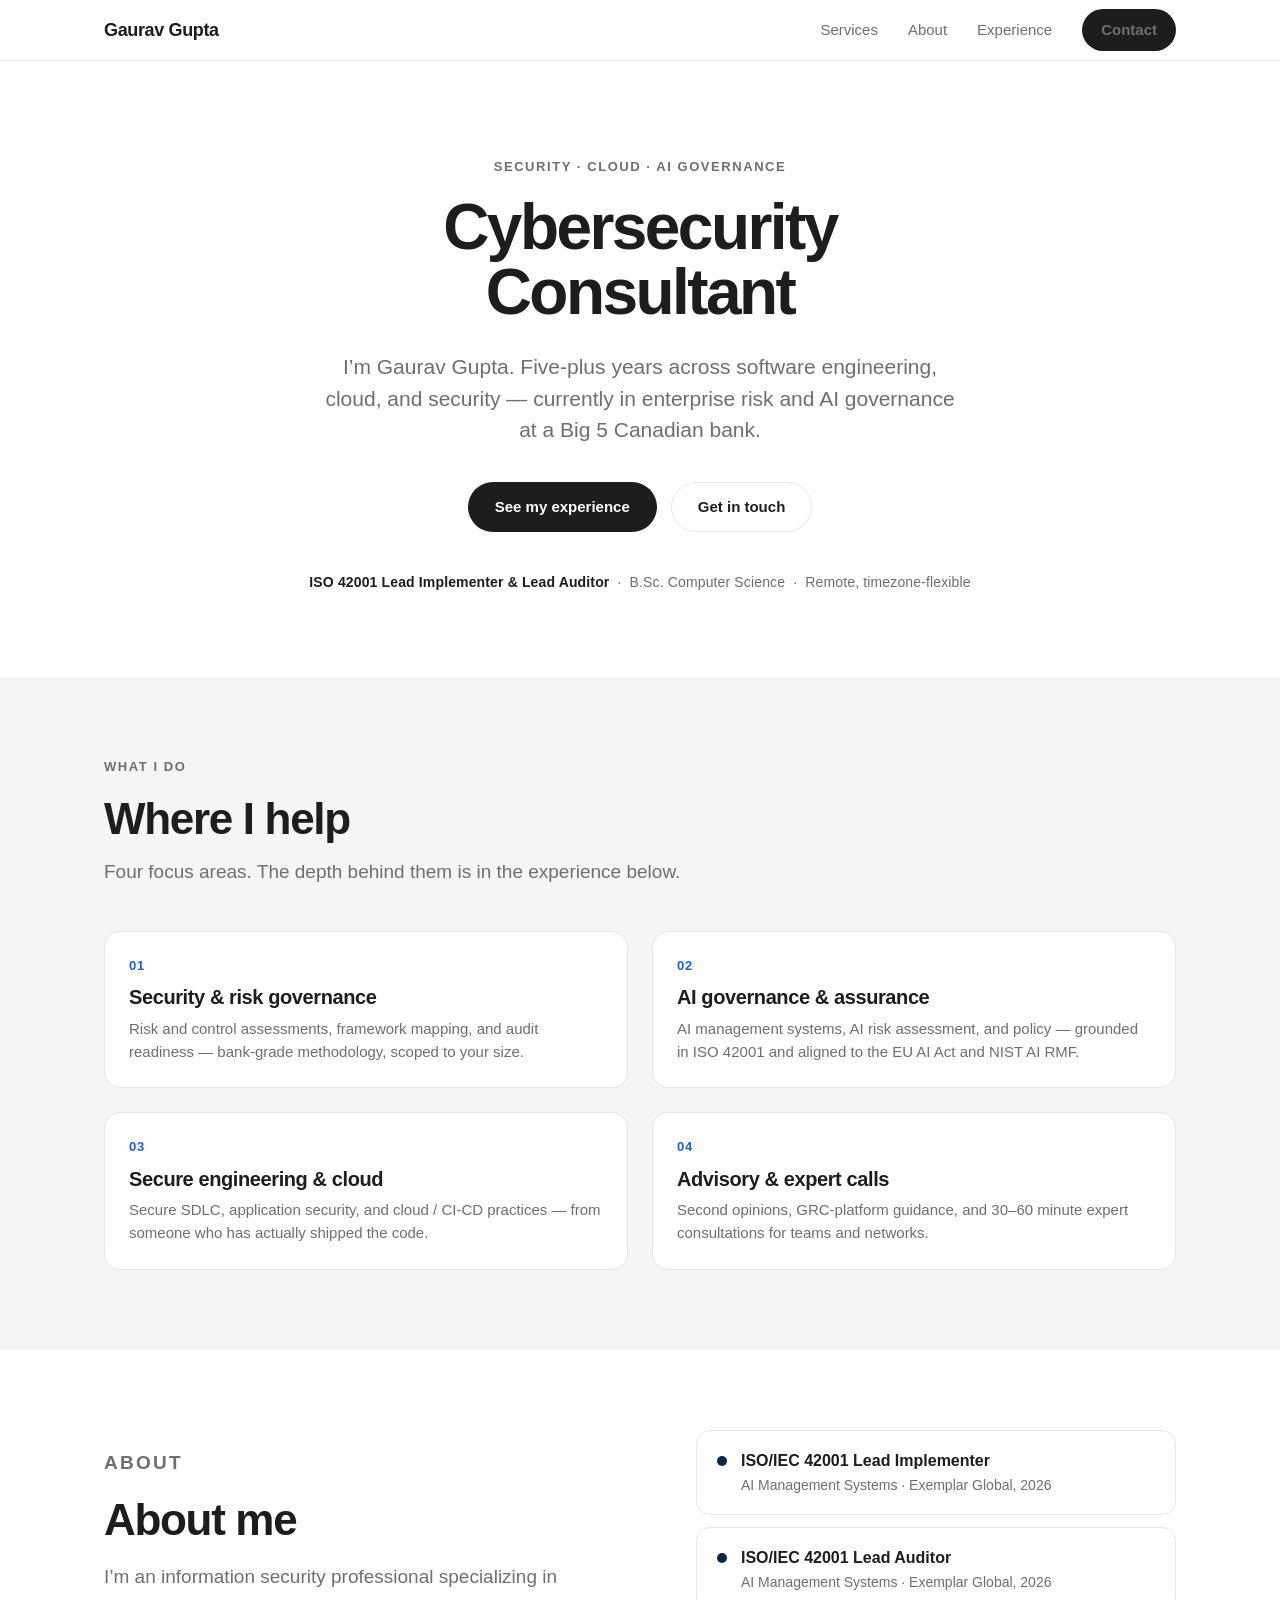
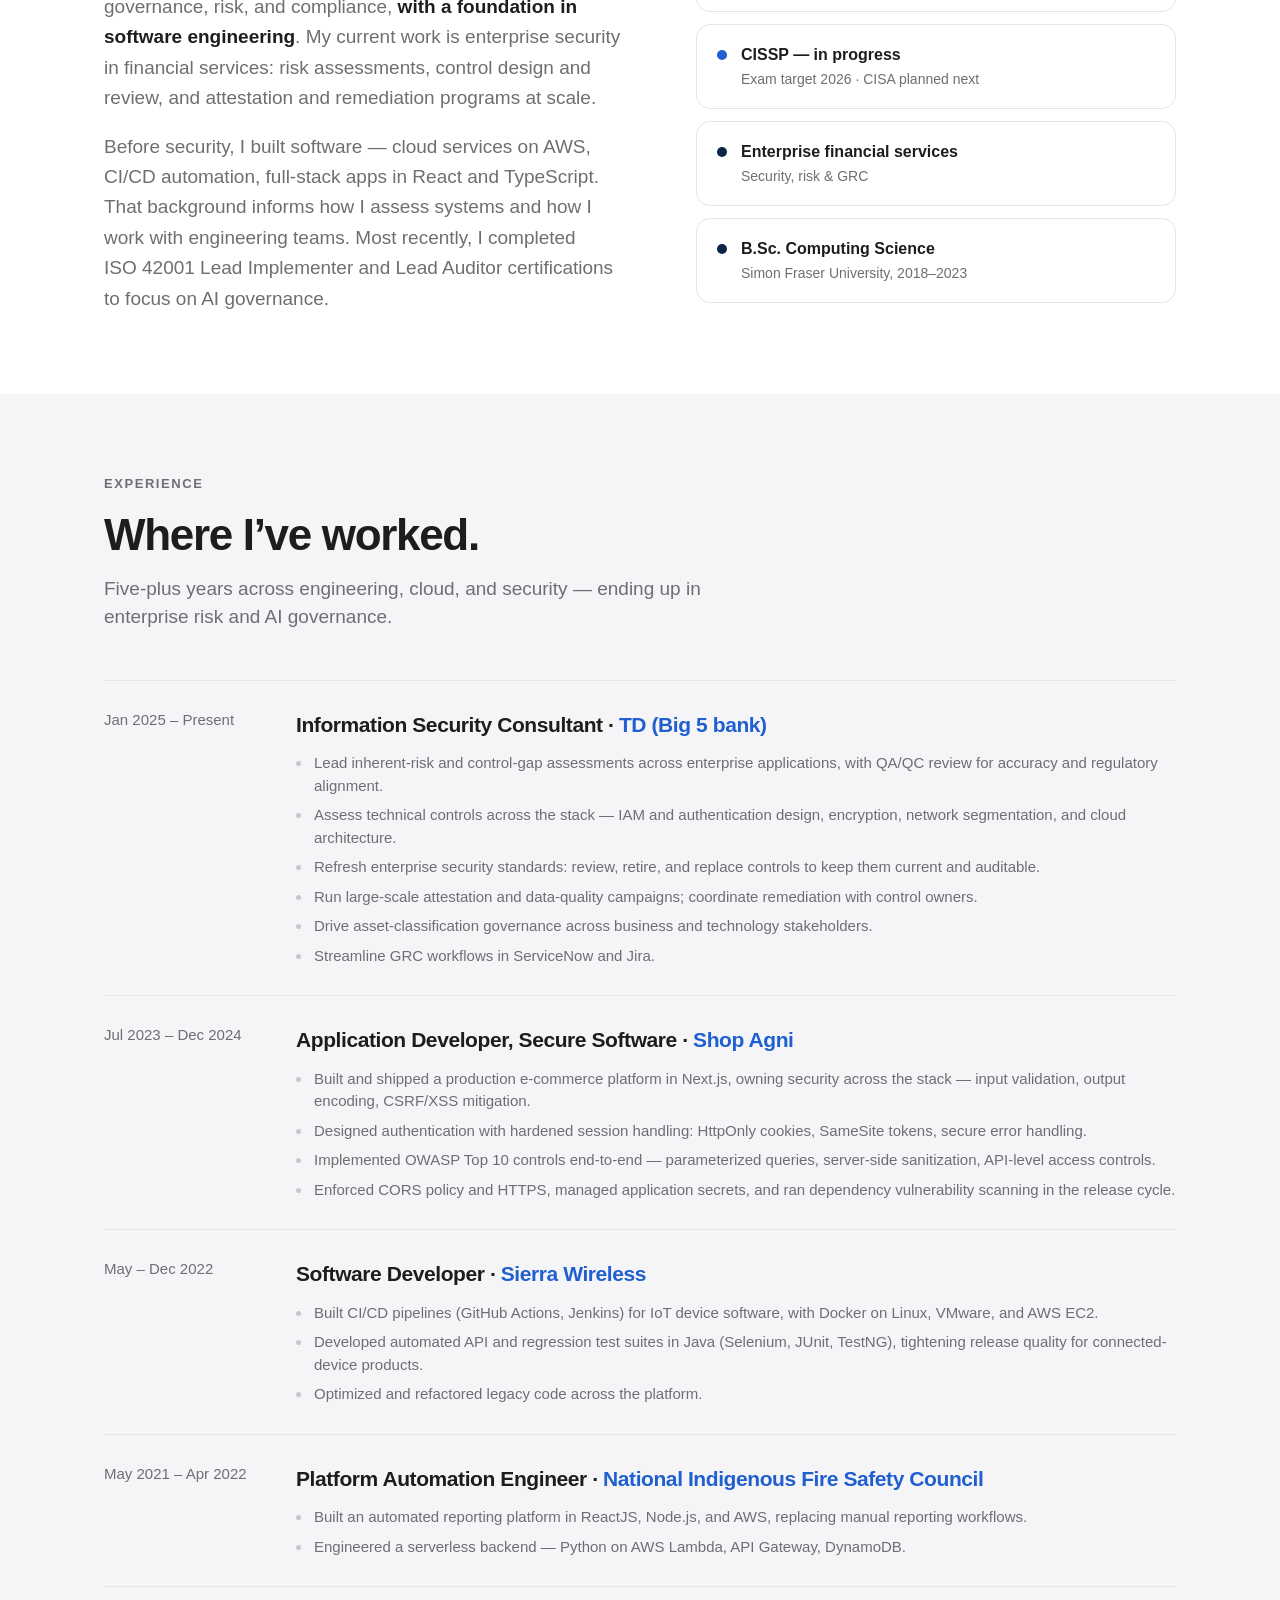
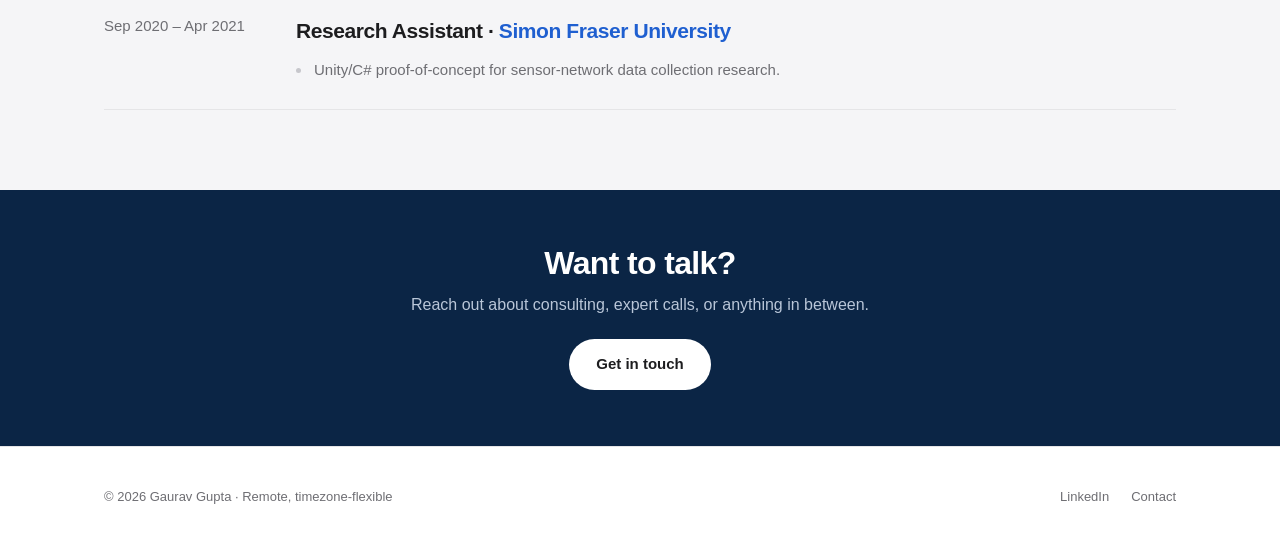
==== commit 8ae0fdaf: "Replace why-me with plain About section; reduce Big 5 repetition; add technical assessment bullet - " ====
--- a/index.html
+++ b/index.html
@@ -5,13 +5,13 @@
   <meta name="viewport" content="width=device-width, initial-scale=1" />
   <title>Gaurav Gupta — GRC & AI Governance Consultant</title>
   <meta name="description" content="GRC & AI governance consultant. SOC 2 and ISO 27001 readiness, ISO 42001 AI management systems, and bank-grade risk & control assessments for startups and small teams." />
-  <link rel="canonical" href="https://REPLACE-WITH-YOUR-DOMAIN/" />
+  <link rel="canonical" href="https://ggupta.netlify.app/" />
 
   <!-- Open Graph / social preview -->
   <meta property="og:type" content="website" />
   <meta property="og:title" content="Gaurav Gupta — GRC & AI Governance Consultant" />
   <meta property="og:description" content="SOC 2 & ISO 27001 readiness, ISO 42001 AI governance, and bank-grade risk & control assessments." />
-  <meta property="og:url" content="https://REPLACE-WITH-YOUR-DOMAIN/" />
+  <meta property="og:url" content="https://ggupta.netlify.app/" />
   <meta name="twitter:card" content="summary" />
 
   <link rel="icon" href="assets/favicon.svg" type="image/svg+xml" />
@@ -26,7 +26,7 @@
       <button class="nav__toggle" aria-label="Menu" aria-expanded="false"><span></span><span></span><span></span></button>
       <nav class="nav__links" id="menu">
         <a href="#services">Services</a>
-        <a href="#why">Why me</a>
+        <a href="#why">About</a>
         <a href="#experience">Experience</a>
         <a class="btn btn--primary btn--sm" href="contact.html">Contact</a>
       </nav>
@@ -48,8 +48,7 @@
           <a class="btn btn--ghost" href="contact.html">Get in touch</a>
         </div>
         <p class="hero__trust">
-          <strong>Big&nbsp;5 Canadian bank</strong> &nbsp;&middot;&nbsp;
-          ISO&nbsp;42001 Lead Implementer &amp; Lead Auditor &nbsp;&middot;&nbsp;
+          <strong>ISO&nbsp;42001 Lead Implementer &amp; Lead Auditor</strong> &nbsp;&middot;&nbsp;
           B.Sc. Computer Science &nbsp;&middot;&nbsp; Remote, timezone-flexible
         </p>
       </div>
@@ -61,7 +60,7 @@
       <div class="container">
         <p class="eyebrow">What I do</p>
         <h2 class="section-title">Where I help</h2>
-        <p class="section-lead">Four areas where an engineering background and governance rigor pay off together. The depth is in the experience below.</p>
+        <p class="section-lead">Four focus areas. The depth behind them is in the experience below.</p>
 
         <div class="grid grid--services" style="margin-top:44px">
           <article class="card">
@@ -92,19 +91,19 @@
     <section class="section" id="why">
       <div class="container why">
         <div class="why__text">
-          <p class="eyebrow">Why me</p>
-          <h2 class="section-title">Two skill sets that rarely show up together.</h2>
+          <p class="eyebrow">About</p>
+          <h2 class="section-title">About me</h2>
           <p>
-            Most GRC consultants can&rsquo;t read code or assess an AI system technically.
-            Most engineers can&rsquo;t run a control assessment or an attestation campaign.
-            <strong>I do both</strong> &mdash; enterprise risk and control work inside a Big&nbsp;5
-            Canadian bank, on top of a real software and cloud engineering background.
+            I&rsquo;m an information security professional specializing in governance, risk, and
+            compliance, <strong>with a foundation in software engineering</strong>. My current work
+            is enterprise security in financial services: risk assessments, control design and
+            review, and attestation and remediation programs at scale.
           </p>
           <p>
-            That matters right now: the EU AI Act becomes fully applicable in August&nbsp;2026,
-            ISO&nbsp;42001 is showing up in corporate tenders, and OSFI&nbsp;E-23 model-risk rules
-            land for Canadian banks in 2027. The demand is inflecting and the pool of people who
-            can do this work is thin.
+            Before security, I built software &mdash; cloud services on AWS, CI/CD automation,
+            full-stack apps in React and TypeScript. That background informs how I assess systems
+            and how I work with engineering teams. Most recently, I completed ISO&nbsp;42001 Lead
+            Implementer and Lead Auditor certifications to focus on AI governance.
           </p>
         </div>
 
@@ -134,8 +133,8 @@
           <div class="cred">
             <span class="cred__dot"></span>
             <div>
-              <div class="cred__k">Big 5 Canadian bank experience</div>
-              <div class="cred__v">Information Security Analyst, GRC</div>
+              <div class="cred__k">Enterprise financial services</div>
+              <div class="cred__v">Security, risk &amp; GRC</div>
             </div>
           </div>
           <div class="cred">
@@ -163,11 +162,12 @@
             <div>
               <div class="tl-role">Information Security Consultant &middot; <span class="tl-org">TD (Big 5 bank)</span></div>
               <ul class="tl-points">
-                <li>Lead inherent-risk and control-gap assessments across enterprise applications, including QA/QC review of completed assessments for accuracy and regulatory alignment.</li>
-                <li>Drive asset-classification governance across cross-functional business and technology stakeholders.</li>
-                <li>Refresh enterprise security standards and the control framework &mdash; reviewing, retiring, and replacing controls to keep them current and auditable.</li>
-                <li>Run large-scale attestation and data-quality campaigns, coordinating outreach with control owners to remediate gaps.</li>
-                <li>Streamline GRC workflows and reporting in ServiceNow and Jira.</li>
+                <li>Lead inherent-risk and control-gap assessments across enterprise applications, with QA/QC review for accuracy and regulatory alignment.</li>
+                <li>Assess technical controls across the stack &mdash; IAM and authentication design, encryption, network segmentation, and cloud architecture.</li>
+                <li>Refresh enterprise security standards: review, retire, and replace controls to keep them current and auditable.</li>
+                <li>Run large-scale attestation and data-quality campaigns; coordinate remediation with control owners.</li>
+                <li>Drive asset-classification governance across business and technology stakeholders.</li>
+                <li>Streamline GRC workflows in ServiceNow and Jira.</li>
               </ul>
             </div>
           </div>
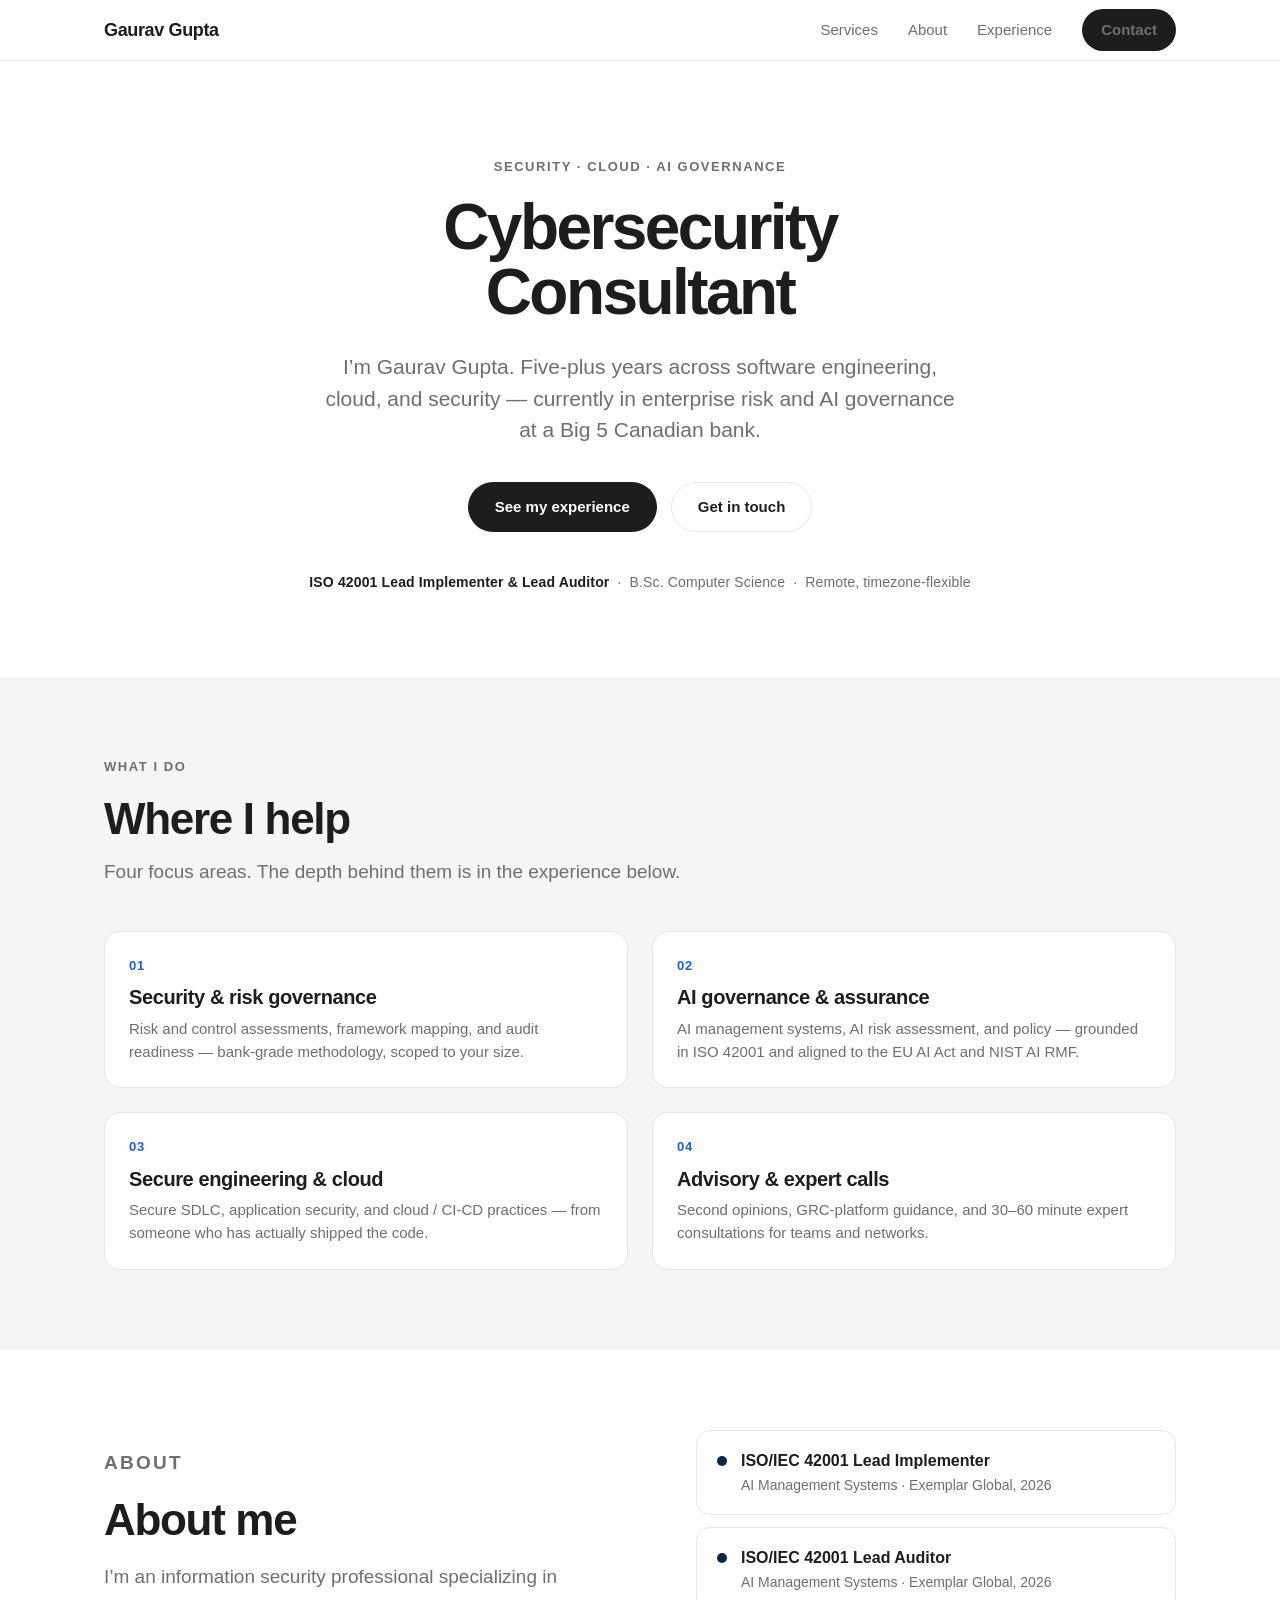
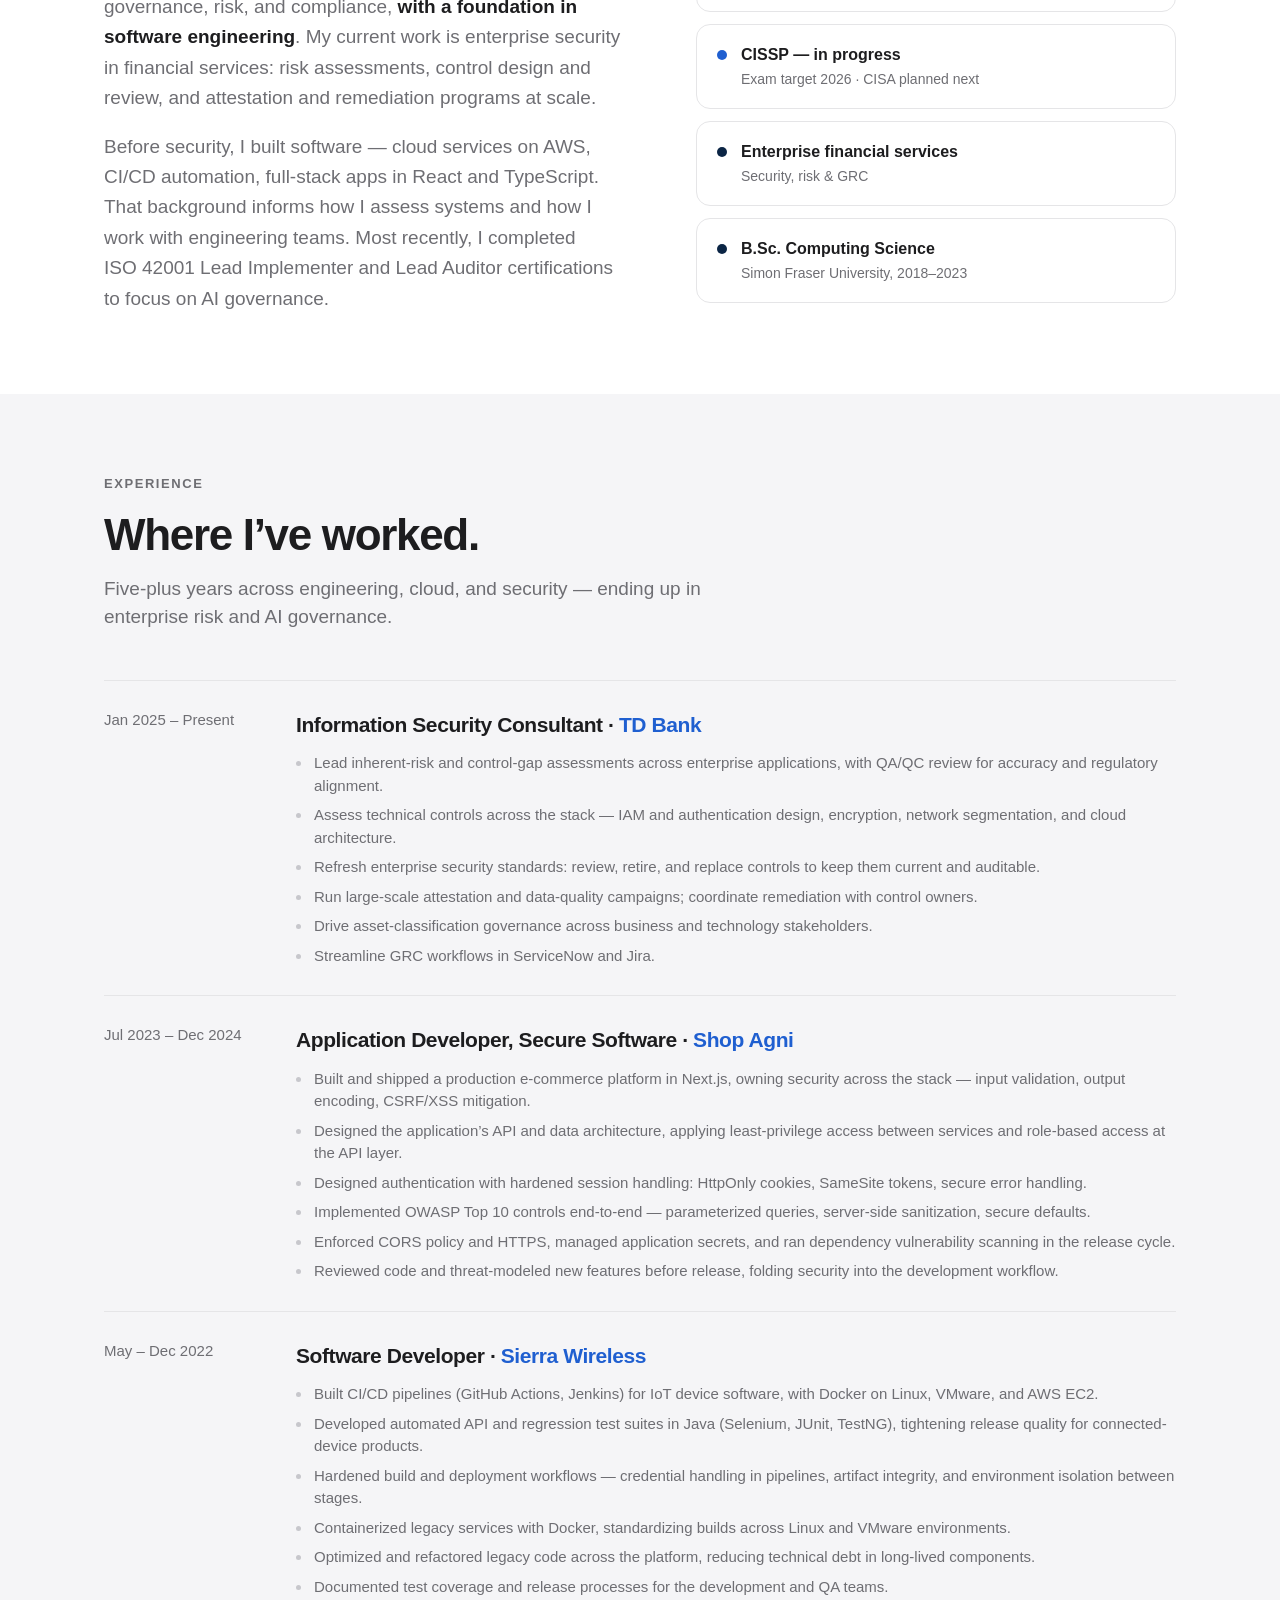
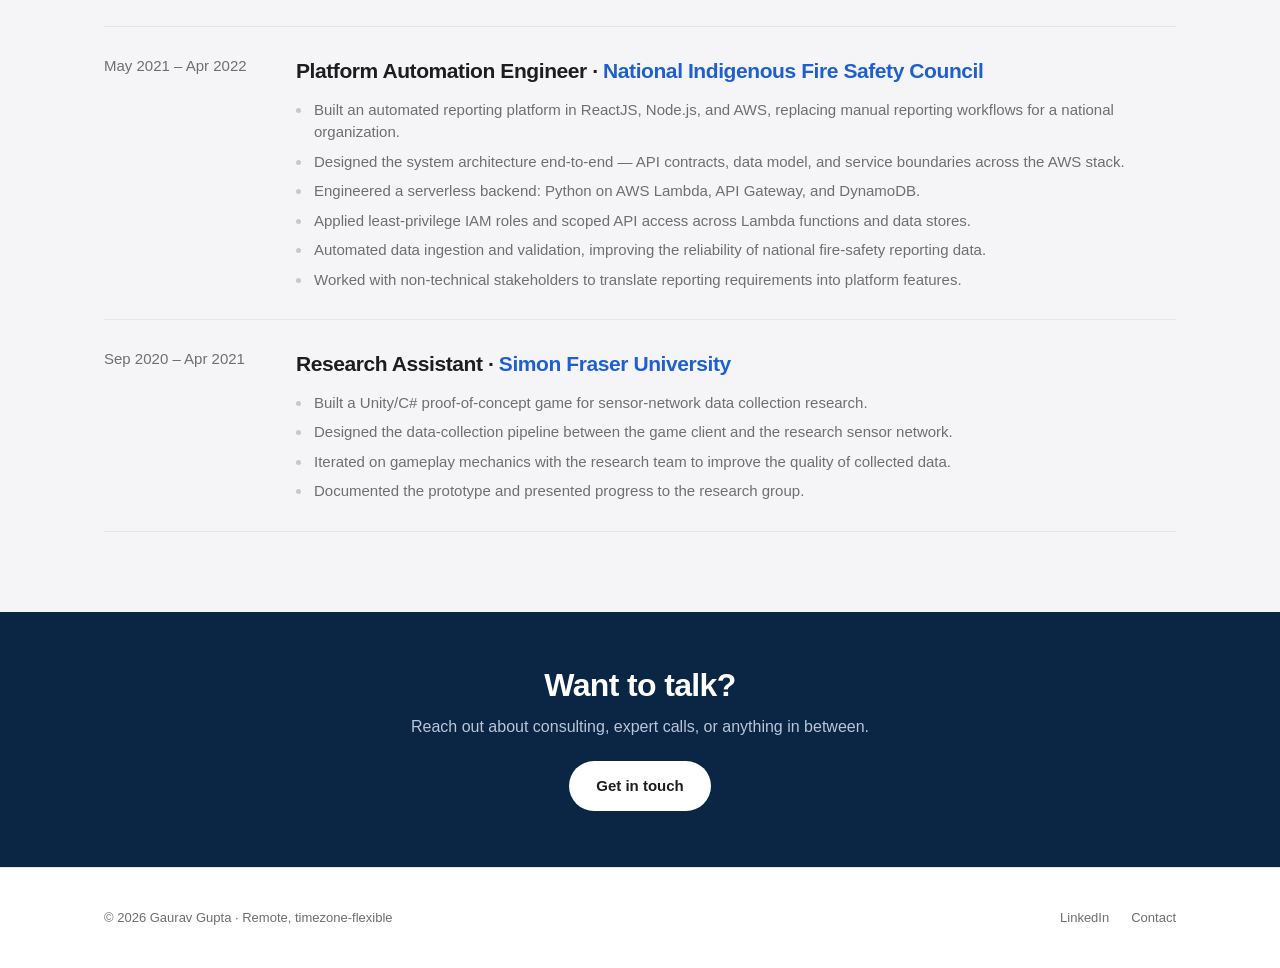
==== commit 6089119a: "Expand experience entries for consistency; TD Bank label - Shop Agni, Sierra Wireless, NIFSC: 6 bull" ====
--- a/index.html
+++ b/index.html
@@ -160,7 +160,7 @@
           <div class="tl-item">
             <div class="tl-when">Jan 2025 &ndash; Present</div>
             <div>
-              <div class="tl-role">Information Security Consultant &middot; <span class="tl-org">TD (Big 5 bank)</span></div>
+              <div class="tl-role">Information Security Consultant &middot; <span class="tl-org">TD Bank</span></div>
               <ul class="tl-points">
                 <li>Lead inherent-risk and control-gap assessments across enterprise applications, with QA/QC review for accuracy and regulatory alignment.</li>
                 <li>Assess technical controls across the stack &mdash; IAM and authentication design, encryption, network segmentation, and cloud architecture.</li>
@@ -178,9 +178,11 @@
               <div class="tl-role">Application Developer, Secure Software &middot; <span class="tl-org">Shop Agni</span></div>
               <ul class="tl-points">
                 <li>Built and shipped a production e-commerce platform in Next.js, owning security across the stack &mdash; input validation, output encoding, CSRF/XSS mitigation.</li>
+                <li>Designed the application&rsquo;s API and data architecture, applying least-privilege access between services and role-based access at the API layer.</li>
                 <li>Designed authentication with hardened session handling: HttpOnly cookies, SameSite tokens, secure error handling.</li>
-                <li>Implemented OWASP Top 10 controls end-to-end &mdash; parameterized queries, server-side sanitization, API-level access controls.</li>
+                <li>Implemented OWASP Top 10 controls end-to-end &mdash; parameterized queries, server-side sanitization, secure defaults.</li>
                 <li>Enforced CORS policy and HTTPS, managed application secrets, and ran dependency vulnerability scanning in the release cycle.</li>
+                <li>Reviewed code and threat-modeled new features before release, folding security into the development workflow.</li>
               </ul>
             </div>
           </div>
@@ -192,7 +194,10 @@
               <ul class="tl-points">
                 <li>Built CI/CD pipelines (GitHub Actions, Jenkins) for IoT device software, with Docker on Linux, VMware, and AWS EC2.</li>
                 <li>Developed automated API and regression test suites in Java (Selenium, JUnit, TestNG), tightening release quality for connected-device products.</li>
-                <li>Optimized and refactored legacy code across the platform.</li>
+                <li>Hardened build and deployment workflows &mdash; credential handling in pipelines, artifact integrity, and environment isolation between stages.</li>
+                <li>Containerized legacy services with Docker, standardizing builds across Linux and VMware environments.</li>
+                <li>Optimized and refactored legacy code across the platform, reducing technical debt in long-lived components.</li>
+                <li>Documented test coverage and release processes for the development and QA teams.</li>
               </ul>
             </div>
           </div>
@@ -202,8 +207,12 @@
             <div>
               <div class="tl-role">Platform Automation Engineer &middot; <span class="tl-org">National Indigenous Fire Safety Council</span></div>
               <ul class="tl-points">
-                <li>Built an automated reporting platform in ReactJS, Node.js, and AWS, replacing manual reporting workflows.</li>
-                <li>Engineered a serverless backend &mdash; Python on AWS Lambda, API Gateway, DynamoDB.</li>
+                <li>Built an automated reporting platform in ReactJS, Node.js, and AWS, replacing manual reporting workflows for a national organization.</li>
+                <li>Designed the system architecture end-to-end &mdash; API contracts, data model, and service boundaries across the AWS stack.</li>
+                <li>Engineered a serverless backend: Python on AWS Lambda, API Gateway, and DynamoDB.</li>
+                <li>Applied least-privilege IAM roles and scoped API access across Lambda functions and data stores.</li>
+                <li>Automated data ingestion and validation, improving the reliability of national fire-safety reporting data.</li>
+                <li>Worked with non-technical stakeholders to translate reporting requirements into platform features.</li>
               </ul>
             </div>
           </div>
@@ -213,7 +222,10 @@
             <div>
               <div class="tl-role">Research Assistant &middot; <span class="tl-org">Simon Fraser University</span></div>
               <ul class="tl-points">
-                <li>Unity/C# proof-of-concept for sensor-network data collection research.</li>
+                <li>Built a Unity/C# proof-of-concept game for sensor-network data collection research.</li>
+                <li>Designed the data-collection pipeline between the game client and the research sensor network.</li>
+                <li>Iterated on gameplay mechanics with the research team to improve the quality of collected data.</li>
+                <li>Documented the prototype and presented progress to the research group.</li>
               </ul>
             </div>
           </div>
